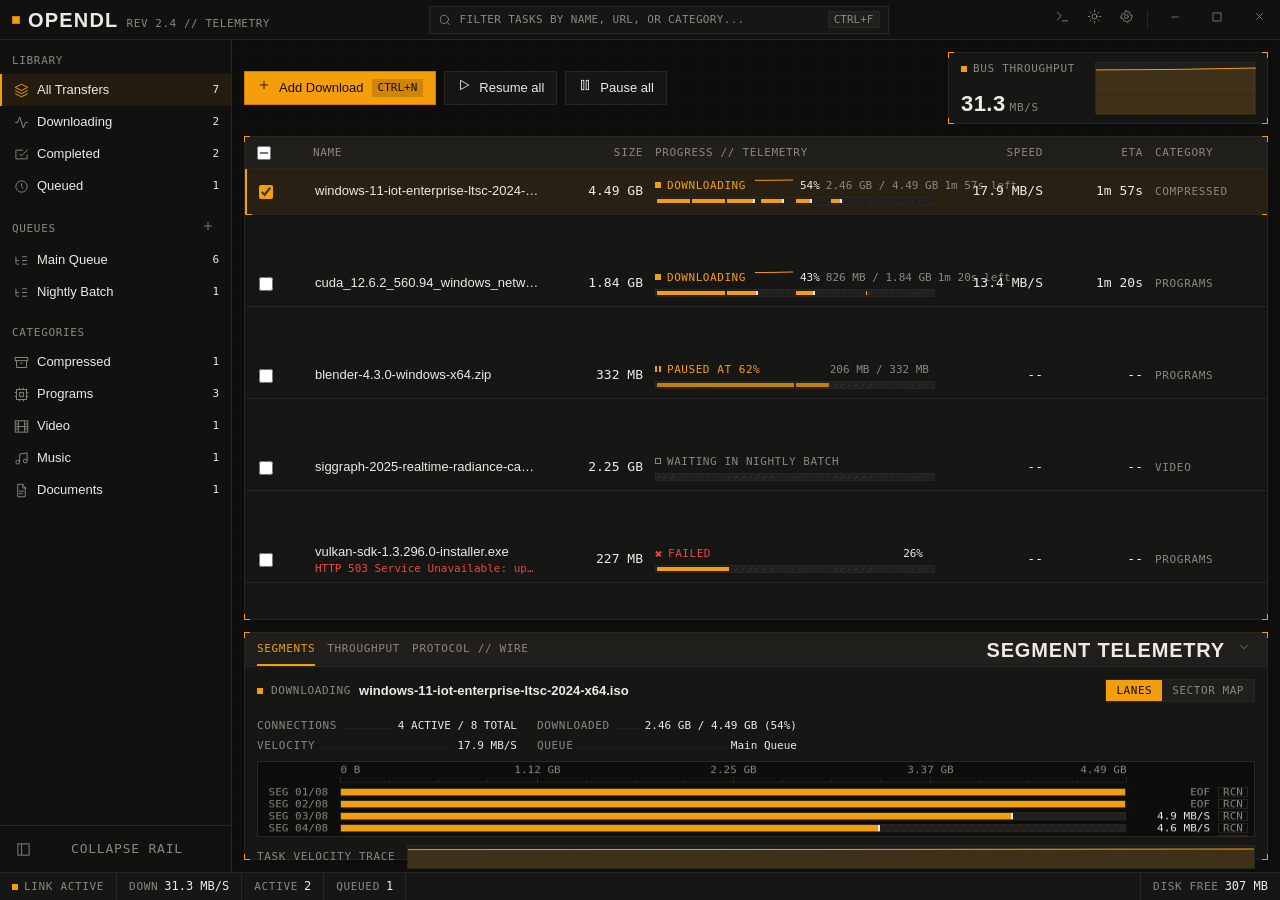
==== crates/opendl-desktop/ui/index.html @ 686aa08e "feat: initial commit of OpenDL download manager with hardware telemetry UI" ====
<!DOCTYPE html>
<html lang="en" data-theme="dark">
<head>
  <meta charset="UTF-8" />
  <meta name="viewport" content="width=device-width, initial-scale=1.0" />
  <title>OpenDL // Telemetry Download Manager</title>
  <link rel="stylesheet" href="css/tokens.css" />
  <link rel="stylesheet" href="css/themes.css" />
  <link rel="stylesheet" href="css/base.css" />
  <link rel="stylesheet" href="css/components.css" />
</head>
<body>
  <div id="app-shell" class="app-shell">
    <header id="titlebar" class="titlebar" data-tauri-drag-region>
      <div class="titlebar-brand" data-tauri-drag-region>
        <span class="brand-mark" aria-hidden="true"></span>
        <span class="brand-wordmark" data-tauri-drag-region>OPENDL</span>
        <span class="brand-version" data-tauri-drag-region>REV 2.4 // TELEMETRY</span>
      </div>

      <div class="titlebar-search-wrap">
        <label for="global-search" class="sr-only">Search downloads</label>
        <span class="search-icon" data-icon="search" aria-hidden="true"></span>
        <input
          id="global-search"
          class="titlebar-search block-caret"
          type="text"
          placeholder="FILTER TASKS BY NAME, URL, OR CATEGORY..."
          autocomplete="off"
          spellcheck="false"
        />
        <kbd class="keycap">CTRL+F</kbd>
      </div>

      <div class="titlebar-actions">
        <button id="btn-palette" class="icon-btn" type="button" data-tooltip="Command Palette (Ctrl+K)" aria-label="Command Palette">
          <span data-icon="terminal"></span>
        </button>
        <button id="btn-theme-cycle" class="icon-btn" type="button" data-tooltip="Cycle Theme" aria-label="Cycle Theme">
          <span data-icon="sunMoon"></span>
        </button>
        <button id="btn-settings" class="icon-btn" type="button" data-tooltip="Settings" aria-label="Settings">
          <span data-icon="settings"></span>
        </button>
        <div class="titlebar-divider" aria-hidden="true"></div>
        <div class="window-controls" role="group" aria-label="Window controls">
          <button id="win-minimize" class="win-btn" type="button" data-tooltip="Minimize" aria-label="Minimize window">
            <span data-icon="minimize"></span>
          </button>
          <button id="win-maximize" class="win-btn" type="button" data-tooltip="Maximize" aria-label="Maximize window">
            <span data-icon="maximize"></span>
          </button>
          <button id="win-close" class="win-btn win-btn-close" type="button" data-tooltip="Close" aria-label="Close window">
            <span data-icon="close"></span>
          </button>
        </div>
      </div>
    </header>

    <div class="main-body">
      <aside id="sidebar" class="sidebar" aria-label="Primary Filter Navigation">
        <div class="sidebar-scroll">
          <section class="nav-section" aria-labelledby="nav-heading-lib">
            <div class="nav-section-header">
              <span id="nav-heading-lib" class="micro-label">LIBRARY</span>
            </div>
            <ul class="nav-list" role="list" id="nav-library">
              <li>
                <button type="button" class="nav-item is-active" data-view="all" data-tooltip="All Tasks">
                  <span class="nav-icon" data-icon="layers"></span>
                  <span class="nav-label">All Transfers</span>
                  <span class="nav-count" data-count-for="all">0</span>
                </button>
              </li>
              <li>
                <button type="button" class="nav-item" data-view="downloading" data-tooltip="Downloading">
                  <span class="nav-icon" data-icon="activity"></span>
                  <span class="nav-label">Downloading</span>
                  <span class="nav-count" data-count-for="downloading">0</span>
                </button>
              </li>
              <li>
                <button type="button" class="nav-item" data-view="completed" data-tooltip="Completed">
                  <span class="nav-icon" data-icon="checkSquare"></span>
                  <span class="nav-label">Completed</span>
                  <span class="nav-count" data-count-for="completed">0</span>
                </button>
              </li>
              <li>
                <button type="button" class="nav-item" data-view="queued" data-tooltip="Queued">
                  <span class="nav-icon" data-icon="clock"></span>
                  <span class="nav-label">Queued</span>
                  <span class="nav-count" data-count-for="queued">0</span>
                </button>
              </li>
            </ul>
          </section>

          <section class="nav-section" aria-labelledby="nav-heading-queues">
            <div class="nav-section-header">
              <span id="nav-heading-queues" class="micro-label">QUEUES</span>
              <button id="btn-add-queue" class="icon-btn-sm" type="button" data-tooltip="Add Queue" aria-label="Add Queue">
                <span data-icon="plus"></span>
              </button>
            </div>
            <ul class="nav-list" role="list" id="nav-queues"></ul>
          </section>

          <section class="nav-section" aria-labelledby="nav-heading-categories">
            <div class="nav-section-header">
              <span id="nav-heading-categories" class="micro-label">CATEGORIES</span>
            </div>
            <ul class="nav-list" role="list" id="nav-categories">
              <li>
                <button type="button" class="nav-item" data-category="Compressed" data-tooltip="Compressed">
                  <span class="nav-icon" data-icon="archive"></span>
                  <span class="nav-label">Compressed</span>
                  <span class="nav-count" data-count-cat="Compressed">0</span>
                </button>
              </li>
              <li>
                <button type="button" class="nav-item" data-category="Programs" data-tooltip="Programs">
                  <span class="nav-icon" data-icon="cpu"></span>
                  <span class="nav-label">Programs</span>
                  <span class="nav-count" data-count-cat="Programs">0</span>
                </button>
              </li>
              <li>
                <button type="button" class="nav-item" data-category="Video" data-tooltip="Video">
                  <span class="nav-icon" data-icon="film"></span>
                  <span class="nav-label">Video</span>
                  <span class="nav-count" data-count-cat="Video">0</span>
                </button>
              </li>
              <li>
                <button type="button" class="nav-item" data-category="Music" data-tooltip="Music">
                  <span class="nav-icon" data-icon="music"></span>
                  <span class="nav-label">Music</span>
                  <span class="nav-count" data-count-cat="Music">0</span>
                </button>
              </li>
              <li>
                <button type="button" class="nav-item" data-category="Documents" data-tooltip="Documents">
                  <span class="nav-icon" data-icon="fileText"></span>
                  <span class="nav-label">Documents</span>
                  <span class="nav-count" data-count-cat="Documents">0</span>
                </button>
              </li>
            </ul>
          </section>
        </div>

        <div class="sidebar-footer">
          <button id="btn-sidebar-toggle" class="sidebar-toggle-btn" type="button" data-tooltip="Toggle Sidebar Rail" aria-label="Toggle Sidebar">
            <span class="nav-icon" data-icon="panelLeft"></span>
            <span class="nav-label micro-label">COLLAPSE RAIL</span>
          </button>
        </div>
      </aside>

      <main class="workspace">
        <section class="toolbar" aria-label="Transfer Controls and Telemetry">
          <div class="toolbar-left">
            <button id="btn-add-download" class="btn btn-primary" type="button">
              <span data-icon="plus"></span>
              <span>Add Download</span>
              <kbd class="keycap keycap-inline">CTRL+N</kbd>
            </button>
            <button id="btn-resume-all" class="btn btn-ghost" type="button">
              <span data-icon="play"></span>
              <span>Resume all</span>
            </button>
            <button id="btn-pause-all" class="btn btn-ghost" type="button">
              <span data-icon="pause"></span>
              <span>Pause all</span>
            </button>
          </div>

          <button
            id="throughput-widget"
            class="throughput-module reg-panel"
            type="button"
            aria-label="Open Throughput Telemetry Dock"
          >
            <span class="reg-mark reg-tl" aria-hidden="true"></span>
            <span class="reg-mark reg-tr" aria-hidden="true"></span>
            <span class="reg-mark reg-bl" aria-hidden="true"></span>
            <span class="reg-mark reg-br" aria-hidden="true"></span>
            <div class="throughput-meta">
              <div class="throughput-header">
                <span id="widget-led" class="status-led" data-state="idle"></span>
                <span class="micro-label">BUS THROUGHPUT</span>
              </div>
              <div class="throughput-readout">
                <span id="widget-speed-val" class="display-readout">0.0</span>
                <span id="widget-speed-unit" class="micro-unit">MB/S</span>
              </div>
            </div>
            <div class="throughput-spark-wrap">
              <canvas id="mini-throughput-canvas" width="160" height="52"></canvas>
            </div>
          </button>
        </section>

        <section id="clipboard-banner" class="clipboard-banner is-hidden" role="status" aria-live="polite">
          <div class="clipboard-banner-left">
            <span class="status-led" data-state="downloading"></span>
            <span class="micro-label">CLIPBOARD URL DETECTED:</span>
            <span id="clipboard-url-preview" class="clipboard-url-text"></span>
          </div>
          <div class="clipboard-banner-actions">
            <button id="btn-clipboard-download" class="btn btn-primary btn-xs" type="button">Download</button>
            <button id="btn-clipboard-dismiss" class="btn btn-ghost btn-xs" type="button">Dismiss</button>
          </div>
        </section>

        <section class="table-panel reg-panel" aria-label="Download Tasks">
          <span class="reg-mark reg-tl" aria-hidden="true"></span>
          <span class="reg-mark reg-tr" aria-hidden="true"></span>
          <span class="reg-mark reg-bl" aria-hidden="true"></span>
          <span class="reg-mark reg-br" aria-hidden="true"></span>

          <div
            id="task-table"
            class="task-table"
            role="grid"
            aria-label="Download task list"
            aria-multiselectable="true"
            tabindex="0"
          >
            <div id="table-header" class="table-header" role="row"></div>
            <div id="table-viewport" class="table-viewport">
              <div id="table-spacer" class="table-spacer">
                <div id="table-rows" class="table-rows" role="rowgroup"></div>
              </div>
              <div id="empty-state" class="empty-state reg-panel is-hidden">
                <span class="reg-mark reg-tl" aria-hidden="true"></span>
                <span class="reg-mark reg-tr" aria-hidden="true"></span>
                <span class="reg-mark reg-bl" aria-hidden="true"></span>
                <span class="reg-mark reg-br" aria-hidden="true"></span>
                <h2 id="empty-title" class="panel-title">NO ACTIVE TRANSFERS IN CHANNEL</h2>
                <p id="empty-desc" class="empty-desc">Dispatch a new HTTP/HTTPS resource URI to initialize segmented telemetry capture.</p>
                <div class="empty-actions">
                  <button id="btn-empty-add" class="btn btn-primary" type="button">
                    <span data-icon="plus"></span>
                    <span>Add Download</span>
                  </button>
                </div>
                <div class="empty-hints">
                  <span class="micro-label">NEW TASK <kbd class="keycap">CTRL+N</kbd></span>
                  <span class="micro-label">PASTE URI <kbd class="keycap">CTRL+V</kbd></span>
                </div>
              </div>
            </div>
          </div>
        </section>

        <section id="dock-panel" class="dock-panel reg-panel is-collapsed" aria-label="Telemetry Inspector Dock">
          <span class="reg-mark reg-tl" aria-hidden="true"></span>
          <span class="reg-mark reg-tr" aria-hidden="true"></span>
          <span class="reg-mark reg-bl" aria-hidden="true"></span>
          <span class="reg-mark reg-br" aria-hidden="true"></span>

          <div id="dock-resize-handle" class="dock-resize-handle" role="separator" aria-orientation="horizontal" aria-label="Resize telemetry dock"></div>

          <header id="dock-header" class="dock-header">
            <div class="dock-tabs" role="tablist" aria-label="Inspector Tabs">
              <button
                id="tab-btn-segments"
                class="dock-tab is-active"
                type="button"
                role="tab"
                aria-selected="true"
                aria-controls="tab-panel-segments"
                data-tab="segments"
              >
                SEGMENTS
              </button>
              <button
                id="tab-btn-throughput"
                class="dock-tab"
                type="button"
                role="tab"
                aria-selected="false"
                aria-controls="tab-panel-throughput"
                data-tab="throughput"
              >
                THROUGHPUT
              </button>
              <button
                id="tab-btn-wire"
                class="dock-tab"
                type="button"
                role="tab"
                aria-selected="false"
                aria-controls="tab-panel-wire"
                data-tab="wire"
              >
                PROTOCOL // WIRE
              </button>
            </div>

            <div class="dock-header-right">
              <span id="dock-title-decode" class="panel-title dock-panel-title" data-decode="SEGMENT TELEMETRY">SEGMENT TELEMETRY</span>
              <button id="btn-dock-close" class="icon-btn-sm" type="button" data-tooltip="Toggle Dock" aria-label="Close or toggle dock">
                <span data-icon="chevronDown"></span>
              </button>
            </div>
          </header>

          <div class="dock-body">
            <div id="tab-panel-segments" class="dock-tab-panel" role="tabpanel" aria-labelledby="tab-btn-segments">
              <div class="segments-top">
                <div class="segments-task-identity">
                  <span id="seg-task-led" class="status-led" data-state="idle"></span>
                  <span id="seg-task-state-word" class="micro-label">IDLE</span>
                  <span id="seg-task-name" class="seg-task-name">Select a task to inspect byte allocation</span>
                  <button id="btn-clear-solo" class="btn btn-ghost btn-xs is-hidden" type="button">SOLO ACTIVE // CLEAR</button>
                </div>

                <div class="seg-mode-switch" role="group" aria-label="Segment visualization mode">
                  <button type="button" class="seg-mode-btn is-active" data-seg-mode="lanes">LANES</button>
                  <button type="button" class="seg-mode-btn" data-seg-mode="matrix">SECTOR MAP</button>
                </div>

                <div class="spec-grid">
                  <div class="spec-row">
                    <span class="micro-label">CONNECTIONS</span>
                    <span class="spec-leader" aria-hidden="true"></span>
                    <span id="spec-connections" class="spec-val">--</span>
                  </div>
                  <div class="spec-row">
                    <span class="micro-label">DOWNLOADED</span>
                    <span class="spec-leader" aria-hidden="true"></span>
                    <span id="spec-downloaded" class="spec-val">--</span>
                  </div>
                  <div class="spec-row">
                    <span class="micro-label">VELOCITY</span>
                    <span class="spec-leader" aria-hidden="true"></span>
                    <span id="spec-velocity" class="spec-val">--</span>
                  </div>
                  <div class="spec-row">
                    <span class="micro-label">QUEUE</span>
                    <span class="spec-leader" aria-hidden="true"></span>
                    <span id="spec-queue" class="spec-val">--</span>
                  </div>
                </div>
              </div>

              <div class="segments-canvas-wrap">
                <canvas id="segments-canvas" height="112"></canvas>
                <div id="segments-hover-readout" class="segments-hover-readout is-hidden"></div>
              </div>

              <div class="segments-bottom-spark">
                <span class="micro-label">TASK VELOCITY TRACE</span>
                <div class="task-spark-holder">
                  <canvas id="task-sparkline-canvas" height="24"></canvas>
                </div>
              </div>
            </div>

            <div id="tab-panel-throughput" class="dock-tab-panel is-hidden" role="tabpanel" aria-labelledby="tab-btn-throughput">
              <div class="throughput-dock-header">
                <div class="throughput-dock-readouts">
                  <div class="tp-main-speed">
                    <span class="micro-label">CURRENT DOWNLINK</span>
                    <div class="tp-speed-line">
                      <span id="dock-tp-current" class="display-readout">0.0</span>
                      <span id="dock-tp-unit" class="micro-unit">MB/S</span>
                    </div>
                  </div>
                  <div class="tp-peak-readout">
                    <span class="micro-label">WINDOW PEAK</span>
                    <span id="dock-tp-peak" class="mono-val">0.0 MB/s</span>
                  </div>
                  <div class="tp-peak-readout">
                    <span class="micro-label">CURSOR DELTA</span>
                    <span id="dock-tp-delta" class="mono-val">--</span>
                  </div>
                  <div class="tp-peak-readout">
                    <span class="micro-label">SCALE TELEMETRY</span>
                    <span id="tp-range-shift-badge" class="range-shift-badge">LOCKED // 1.0 MB/S</span>
                  </div>
                </div>

                <div class="tp-window-switch" role="group" aria-label="Throughput time window">
                  <button type="button" class="tp-range-btn is-active" data-window="60">1m</button>
                  <button type="button" class="tp-range-btn" data-window="300">5m</button>
                  <button type="button" class="tp-range-btn" data-window="900">15m</button>
                </div>
              </div>

              <div class="throughput-canvas-wrap">
                <canvas id="throughput-canvas" height="140"></canvas>
              </div>
            </div>

            <div id="tab-panel-wire" class="dock-tab-panel is-hidden" role="tabpanel" aria-labelledby="tab-btn-wire">
              <div class="wire-header-grid">
                <div class="spec-row">
                  <span class="micro-label">ENDPOINT HOST</span>
                  <span class="spec-leader" aria-hidden="true"></span>
                  <span id="wire-host" class="spec-val">--</span>
                </div>
                <div class="spec-row">
                  <span class="micro-label">TRANSPORT // SCHEME</span>
                  <span class="spec-leader" aria-hidden="true"></span>
                  <span id="wire-scheme" class="spec-val">--</span>
                </div>
                <div class="spec-row">
                  <span class="micro-label">RANGE CAPABILITY</span>
                  <span class="spec-leader" aria-hidden="true"></span>
                  <span id="wire-ranges" class="spec-val">BYTES (HTTP 206)</span>
                </div>
                <div class="spec-row">
                  <span class="micro-label">ACTIVE MULTIPLEX</span>
                  <span class="spec-leader" aria-hidden="true"></span>
                  <span id="wire-multiplex" class="spec-val">0 STREAMS</span>
                </div>
              </div>
              <div id="wire-log-viewport" class="wire-log-viewport" role="log" aria-live="off"></div>
            </div>
          </div>
        </section>
      </main>
    </div>

    <footer id="status-bar" class="status-bar" role="contentinfo">
      <div class="status-left">
        <div class="status-cell">
          <span id="status-link-led" class="status-led" data-state="idle"></span>
          <span id="status-link-label" class="micro-label">INIT TELEMETRY BUS...</span>
        </div>
        <div class="status-cell">
          <span class="micro-label">DOWN</span>
          <span id="status-down-rate" class="mono-val">0 B/s</span>
        </div>
        <div class="status-cell">
          <span class="micro-label">ACTIVE</span>
          <span id="status-active-count" class="mono-val">0</span>
        </div>
        <div class="status-cell">
          <span class="micro-label">QUEUED</span>
          <span id="status-queued-count" class="mono-val">0</span>
        </div>
      </div>

      <div class="status-right">
        <div id="status-disk-cell" class="status-cell">
          <span class="micro-label">DISK FREE</span>
          <span id="status-disk-val" class="mono-val">UNAVAILABLE</span>
        </div>
      </div>
    </footer>
  </div>

  <!-- ADD DOWNLOAD DIALOG -->
  <div id="dialog-add-backdrop" class="modal-backdrop is-hidden" role="presentation">
    <div
      id="dialog-add"
      class="modal-dialog reg-panel"
      role="dialog"
      aria-modal="true"
      aria-labelledby="dialog-add-title"
    >
      <span class="reg-mark reg-tl" aria-hidden="true"></span>
      <span class="reg-mark reg-tr" aria-hidden="true"></span>
      <span class="reg-mark reg-bl" aria-hidden="true"></span>
      <span class="reg-mark reg-br" aria-hidden="true"></span>

      <header class="modal-header">
        <h2 id="dialog-add-title" class="panel-title" data-decode="NEW DOWNLOAD">NEW DOWNLOAD</h2>
        <button type="button" class="icon-btn-sm" data-close-modal="dialog-add-backdrop" data-tooltip="Close (Esc)" aria-label="Close dialog">
          <span data-icon="close"></span>
        </button>
      </header>

      <form id="form-add-download" class="modal-body">
        <div class="form-field">
          <label for="input-urls" class="micro-label">SOURCE URIS (ONE PER LINE)</label>
          <textarea
            id="input-urls"
            class="mono-textarea block-caret"
            rows="4"
            placeholder="https://mirror.example.org/iso/archlinux-x86_64.iso"
            required
            spellcheck="false"
          ></textarea>
        </div>

        <div class="form-row-2col">
          <div class="form-field">
            <label for="input-filename" class="micro-label">DETECTED FILENAME</label>
            <input id="input-filename" class="mono-input" type="text" placeholder="Auto-detected from URI" spellcheck="false" />
          </div>
          <div class="form-field">
            <label for="select-category" class="micro-label">CATEGORY</label>
            <select id="select-category" class="mono-select">
              <option value="Compressed">Compressed</option>
              <option value="Programs">Programs</option>
              <option value="Video">Video</option>
              <option value="Music">Music</option>
              <option value="Documents">Documents</option>
            </select>
          </div>
        </div>

        <div class="form-row-2col">
          <div class="form-field">
            <label for="input-folder" class="micro-label">DESTINATION DIRECTORY</label>
            <div style="display: flex; gap: 6px;">
              <input id="input-folder" class="mono-input" type="text" value="C:\Users\Administrator\Downloads" spellcheck="false" style="flex: 1;" />
              <button type="button" id="btn-browse-folder" class="btn btn-ghost" style="padding: 0 10px; font-size: 11px;">Browse</button>
            </div>
          </div>
          <div class="form-field">
            <label for="select-queue" class="micro-label">TARGET QUEUE</label>
            <select id="select-queue" class="mono-select"></select>
          </div>
        </div>

        <footer class="modal-footer">
          <button type="button" class="btn btn-ghost" data-close-modal="dialog-add-backdrop">Cancel</button>
          <button type="submit" id="btn-submit-queue" name="mode" value="queue" class="btn btn-ghost">Add to queue</button>
          <button type="submit" id="btn-submit-now" name="mode" value="now" class="btn btn-primary">Download now</button>
        </footer>
      </form>
    </div>
  </div>

  <!-- SETTINGS DIALOG -->
  <div id="dialog-settings-backdrop" class="modal-backdrop is-hidden" role="presentation">
    <div
      id="dialog-settings"
      class="modal-dialog reg-panel"
      role="dialog"
      aria-modal="true"
      aria-labelledby="dialog-settings-title"
    >
      <span class="reg-mark reg-tl" aria-hidden="true"></span>
      <span class="reg-mark reg-tr" aria-hidden="true"></span>
      <span class="reg-mark reg-bl" aria-hidden="true"></span>
      <span class="reg-mark reg-br" aria-hidden="true"></span>

      <header class="modal-header">
        <h2 id="dialog-settings-title" class="panel-title" data-decode="SYSTEM CONFIGURATION">SYSTEM CONFIGURATION</h2>
        <button type="button" class="icon-btn-sm" data-close-modal="dialog-settings-backdrop" data-tooltip="Close (Esc)" aria-label="Close settings">
          <span data-icon="close"></span>
        </button>
      </header>

      <div class="modal-body">
        <div class="form-field">
          <span class="micro-label">COLORIMETRY // THEME PROFILE</span>
          <div id="theme-picker-grid" class="theme-picker-grid" role="radiogroup" aria-label="Theme selection"></div>
        </div>

        <div class="form-field">
          <span class="micro-label">CLIPBOARD MONITOR</span>
          <label class="toggle-row" for="toggle-clipboard">
            <span class="toggle-label-text">Automatically detect HTTP/HTTPS links copied to clipboard</span>
            <input id="toggle-clipboard" type="checkbox" checked />
          </label>
        </div>

        <div class="form-field">
          <span class="micro-label">PIEZO TELEMETRY AUDIO</span>
          <label class="toggle-row" for="toggle-piezo">
            <span class="toggle-label-text">Synthesize 2ms hardware piezo clicks on UI actuation and task completion</span>
            <input id="toggle-piezo" type="checkbox" checked />
          </label>
        </div>
      </div>

      <footer class="modal-footer">
        <button type="button" class="btn btn-primary" data-close-modal="dialog-settings-backdrop">Done</button>
      </footer>
    </div>
  </div>

  <!-- COMMAND PALETTE -->
  <div id="dialog-palette-backdrop" class="modal-backdrop is-hidden" role="presentation">
    <div
      id="dialog-palette"
      class="palette-dialog reg-panel"
      role="dialog"
      aria-modal="true"
      aria-label="Command Palette"
    >
      <span class="reg-mark reg-tl" aria-hidden="true"></span>
      <span class="reg-mark reg-tr" aria-hidden="true"></span>
      <span class="reg-mark reg-bl" aria-hidden="true"></span>
      <span class="reg-mark reg-br" aria-hidden="true"></span>

      <div class="palette-input-row">
        <span class="palette-prompt" aria-hidden="true">&gt;</span>
        <input
          id="palette-input"
          class="palette-input block-caret"
          type="text"
          placeholder="TYPE A COMMAND OR SEARCH TASKS..."
          autocomplete="off"
          spellcheck="false"
        />
        <kbd class="keycap">ESC</kbd>
      </div>

      <ul id="palette-list" class="palette-list" role="listbox" aria-label="Available commands"></ul>
    </div>
  </div>

  <!-- CONTEXT MENU -->
  <ul id="context-menu" class="context-menu reg-panel is-hidden" role="menu" aria-label="Task actions"></ul>

  <!-- FULL WINDOW DROP OVERLAY -->
  <div id="drop-overlay" class="drop-overlay is-hidden" aria-hidden="true">
    <div class="drop-box reg-panel">
      <span class="reg-mark reg-tl" aria-hidden="true"></span>
      <span class="reg-mark reg-tr" aria-hidden="true"></span>
      <span class="reg-mark reg-bl" aria-hidden="true"></span>
      <span class="reg-mark reg-br" aria-hidden="true"></span>
      <h2 class="panel-title">DROP URI TO INITIALIZE TRANSFER</h2>
      <p class="empty-desc">Release links or text payload to enqueue into OpenDL.</p>
    </div>
  </div>

  <script type="module" src="js/app.js"></script>
</body>
</html>
---- crates/opendl-desktop/ui/css/tokens.css ----
:root {
  --font-display: "Bahnschrift", "DIN Alternate", "Franklin Gothic Medium", "Segoe UI Semibold", sans-serif;
  --font-ui: "Segoe UI Variable Text", "Segoe UI", -apple-system, BlinkMacSystemFont, sans-serif;
  --font-mono: "Cascadia Mono", "Consolas", "JetBrains Mono", monospace;

  --fs-display-lg: 22px;
  --fs-display: 20px;
  --fs-ui: 13px;
  --fs-mono: 12px;
  --fs-micro: 11px;

  --radius-none: 0px;
  --radius-xs: 2px;
  --radius-sm: 3px;

  --space-1: 4px;
  --space-2: 8px;
  --space-3: 12px;
  --space-4: 16px;
  --space-5: 20px;
  --space-6: 24px;

  --titlebar-height: 40px;
  --sidebar-width: 232px;
  --sidebar-rail-width: 56px;
  --row-height: 46px;
  --statusbar-height: 28px;

  --dur-fast: 150ms;
  --dur-med: 200ms;
  --dur-slow: 250ms;
  --ease-out: cubic-bezier(0.16, 1, 0.3, 1);
}
---- crates/opendl-desktop/ui/css/themes.css ----
:root,
[data-theme="dark"] {
  --page: #0D0D0C;
  --sidebar: #121210;
  --sidebar-bg: rgba(18, 18, 16, 0.88);
  --titlebar: #121210;
  --titlebar-bg: rgba(18, 18, 16, 0.86);
  --surface: #161614;
  --surface-raised: #1C1C19;
  --text: #EDEAE4;
  --text-secondary: #8C877E;
  --border: #282724;
  --track: #201F1C;
  --accent: #F59E0B;
  --accent-ink: #120D04;
  --accent-border: #D97706;
  --accent-text: #F59E0B;
  --accent-faint: rgba(245, 158, 11, 0.08);
  --accent-fill-graph: rgba(245, 158, 11, 0.14);
  --finished: #22C55E;
  --failed: #EF4444;
  --paused: #F59E0B;
  --grid-opacity: 0.04;
  --hatch-stroke: rgba(237, 234, 228, 0.07);
}

[data-theme="light"] {
  --page: #F4F5F7;
  --sidebar: #EAECEF;
  --sidebar-bg: rgba(234, 236, 239, 0.88);
  --titlebar: #EAECEF;
  --titlebar-bg: rgba(234, 236, 239, 0.86);
  --surface: #FFFFFF;
  --surface-raised: #F8F9FA;
  --text: #111317;
  --text-secondary: #5C626E;
  --border: #D5D9E0;
  --track: #E2E5EC;
  --accent: #181B20;
  --accent-ink: #FFFFFF;
  --accent-border: #181B20;
  --accent-text: #181B20;
  --accent-faint: rgba(24, 27, 32, 0.06);
  --accent-fill-graph: rgba(24, 27, 32, 0.12);
  --finished: #15803D;
  --failed: #DC2626;
  --paused: #4B5563;
  --grid-opacity: 0.04;
  --hatch-stroke: rgba(17, 19, 23, 0.08);
}

[data-theme="amber-day"] {
  --page: #F5F3EE;
  --sidebar: #EDEAE3;
  --sidebar-bg: rgba(237, 234, 227, 0.88);
  --titlebar: #EDEAE3;
  --titlebar-bg: rgba(237, 234, 227, 0.86);
  --surface: #FFFFFF;
  --surface-raised: #FAF8F5;
  --text: #1A1408;
  --text-secondary: #6B6355;
  --border: #DDD8CC;
  --track: #E6E1D5;
  --accent: #F5A400;
  --accent-ink: #1A1408;
  --accent-border: #B87400;
  --accent-text: #A85A00;
  --accent-faint: rgba(245, 164, 0, 0.10);
  --accent-fill-graph: rgba(168, 90, 0, 0.14);
  --finished: #1F7A4D;
  --failed: #C2352B;
  --paused: #A85A00;
  --grid-opacity: 0.04;
  --hatch-stroke: rgba(26, 20, 8, 0.08);
}

[data-theme="blueprint"] {
  --page: #0B1624;
  --sidebar: #0D1A2A;
  --sidebar-bg: rgba(13, 26, 42, 0.88);
  --titlebar: #0D1A2A;
  --titlebar-bg: rgba(13, 26, 42, 0.86);
  --surface: #0F1E30;
  --surface-raised: #13263C;
  --text: #D6E4F5;
  --text-secondary: #7F97B3;
  --border: #1F3550;
  --track: #16283D;
  --accent: #4FB8F0;
  --accent-ink: #06121F;
  --accent-border: #4FB8F0;
  --accent-text: #4FB8F0;
  --accent-faint: rgba(79, 184, 240, 0.10);
  --accent-fill-graph: rgba(79, 184, 240, 0.16);
  --finished: #4CC38A;
  --failed: #FF6B5E;
  --paused: #E0A33A;
  --grid-opacity: 0.08;
  --hatch-stroke: rgba(214, 228, 245, 0.09);
}

@media (prefers-color-scheme: light) {
  [data-theme="system"] {
    --page: #F4F5F7;
    --sidebar: #EAECEF;
    --sidebar-bg: rgba(234, 236, 239, 0.88);
    --titlebar: #EAECEF;
    --titlebar-bg: rgba(234, 236, 239, 0.86);
    --surface: #FFFFFF;
    --surface-raised: #F8F9FA;
    --text: #111317;
    --text-secondary: #5C626E;
    --border: #D5D9E0;
    --track: #E2E5EC;
    --accent: #181B20;
    --accent-ink: #FFFFFF;
    --accent-border: #181B20;
    --accent-text: #181B20;
    --accent-faint: rgba(24, 27, 32, 0.06);
    --accent-fill-graph: rgba(24, 27, 32, 0.12);
    --finished: #15803D;
    --failed: #DC2626;
    --paused: #4B5563;
    --grid-opacity: 0.04;
    --hatch-stroke: rgba(17, 19, 23, 0.08);
  }
}

@media (prefers-color-scheme: dark) {
  [data-theme="system"] {
    --page: #0D0D0C;
    --sidebar: #121210;
    --sidebar-bg: rgba(18, 18, 16, 0.88);
    --titlebar: #121210;
    --titlebar-bg: rgba(18, 18, 16, 0.86);
    --surface: #161614;
    --surface-raised: #1C1C19;
    --text: #EDEAE4;
    --text-secondary: #8C877E;
    --border: #282724;
    --track: #201F1C;
    --accent: #F59E0B;
    --accent-ink: #120D04;
    --accent-border: #D97706;
    --accent-text: #F59E0B;
    --accent-faint: rgba(245, 158, 11, 0.08);
    --accent-fill-graph: rgba(245, 158, 11, 0.14);
    --finished: #22C55E;
    --failed: #EF4444;
    --paused: #F59E0B;
    --grid-opacity: 0.04;
    --hatch-stroke: rgba(237, 234, 228, 0.07);
  }
}
---- crates/opendl-desktop/ui/css/base.css ----
*,
*::before,
*::after {
  box-sizing: border-box;
  margin: 0;
  padding: 0;
}

html,
body {
  width: 100%;
  height: 100%;
  overflow: hidden;
  background-color: var(--page);
  color: var(--text);
  font-family: var(--font-ui);
  font-size: var(--fs-ui);
  line-height: 1.4;
  -webkit-font-smoothing: antialiased;
  user-select: none;
}

::selection {
  background-color: var(--accent);
  color: var(--accent-ink);
}

input,
textarea,
select,
button {
  font: inherit;
  color: inherit;
  background: none;
  border: none;
  caret-color: var(--accent);
}

:focus-visible {
  outline: 1px solid var(--accent-text);
  outline-offset: -1px;
}

::-webkit-scrollbar {
  width: 6px;
  height: 6px;
}

::-webkit-scrollbar-track {
  background: var(--track);
}

::-webkit-scrollbar-thumb {
  background: var(--text-secondary);
  border-radius: 0;
}

::-webkit-scrollbar-thumb:hover {
  background: var(--accent-text);
}

.sr-only {
  position: absolute;
  width: 1px;
  height: 1px;
  overflow: hidden;
  clip: rect(0, 0, 0, 0);
  white-space: nowrap;
}

.is-hidden {
  display: none !important;
}

.micro-label {
  font-family: var(--font-mono);
  font-size: var(--fs-micro);
  font-weight: 500;
  text-transform: uppercase;
  letter-spacing: 0.06em;
  color: var(--text-secondary);
  font-variant-numeric: tabular-nums;
}

.micro-unit {
  font-family: var(--font-mono);
  font-size: var(--fs-micro);
  text-transform: uppercase;
  letter-spacing: 0.06em;
  color: var(--text-secondary);
}

.mono-val {
  font-family: var(--font-mono);
  font-size: var(--fs-mono);
  color: var(--text);
  font-variant-numeric: tabular-nums;
}

.display-readout {
  font-family: var(--font-display);
  font-size: var(--fs-display-lg);
  font-weight: 600;
  letter-spacing: 0.02em;
  color: var(--text);
  font-variant-numeric: tabular-nums;
  line-height: 1;
}

.panel-title {
  font-family: var(--font-display);
  font-size: var(--fs-display);
  font-weight: 600;
  letter-spacing: 0.04em;
  text-transform: uppercase;
  color: var(--text);
  line-height: 1.1;
}

.hatched-surface {
  background-color: var(--track);
  background-image: repeating-linear-gradient(
    -45deg,
    var(--hatch-stroke) 0px,
    var(--hatch-stroke) 1px,
    transparent 1px,
    transparent 5px
  );
}

.reg-panel {
  position: relative;
}

.reg-mark {
  position: absolute;
  width: 6px;
  height: 6px;
  pointer-events: none;
  z-index: 3;
}

.reg-tl {
  top: -1px;
  left: -1px;
  border-top: 1px solid var(--accent-text);
  border-left: 1px solid var(--accent-text);
}

.reg-tr {
  top: -1px;
  right: -1px;
  border-top: 1px solid var(--accent-text);
  border-right: 1px solid var(--accent-text);
}

.reg-bl {
  bottom: -1px;
  left: -1px;
  border-bottom: 1px solid var(--accent-text);
  border-left: 1px solid var(--accent-text);
}

.reg-br {
  bottom: -1px;
  right: -1px;
  border-bottom: 1px solid var(--accent-text);
  border-right: 1px solid var(--accent-text);
}

.keycap {
  display: inline-flex;
  align-items: center;
  justify-content: center;
  padding: 1px 5px;
  font-family: var(--font-mono);
  font-size: var(--fs-micro);
  color: var(--text-secondary);
  background: var(--track);
  border: 1px solid var(--border);
  line-height: 1.2;
}

.status-led {
  display: inline-flex;
  align-items: center;
  justify-content: center;
  width: 6px;
  height: 6px;
  flex-shrink: 0;
  position: relative;
}

.status-led[data-state="downloading"] {
  background-color: var(--accent);
  animation: led-pulse 2s infinite ease-in-out;
}

.status-led[data-state="queued"],
.status-led[data-state="idle"] {
  background-color: transparent;
  border: 1px solid var(--text-secondary);
}

.status-led[data-state="paused"] {
  width: 6px;
  height: 6px;
  border-left: 2px solid var(--paused);
  border-right: 2px solid var(--paused);
  background: transparent;
}

.status-led[data-state="failed"] {
  width: 7px;
  height: 7px;
}

.status-led[data-state="failed"]::before,
.status-led[data-state="failed"]::after {
  content: "";
  position: absolute;
  width: 7px;
  height: 1.5px;
  background-color: var(--failed);
}

.status-led[data-state="failed"]::before {
  transform: rotate(45deg);
}

.status-led[data-state="failed"]::after {
  transform: rotate(-45deg);
}

.status-led[data-state="finished"] {
  background-color: var(--finished);
}

@keyframes led-pulse {
  0%, 100% { opacity: 1; }
  50% { opacity: 0.32; }
}

@media (prefers-reduced-motion: reduce) {
  *,
  *::before,
  *::after {
    animation-duration: 0.01ms !important;
    animation-iteration-count: 1 !important;
    transition-duration: 0.01ms !important;
  }
}

body.is-document-hidden * {
  animation-play-state: paused !important;
}
---- crates/opendl-desktop/ui/css/components.css ----
.app-shell {
  display: flex;
  flex-direction: column;
  width: 100vw;
  height: 100vh;
  background-color: var(--page);
  background-image:
    linear-gradient(to right, rgba(128, 128, 128, var(--grid-opacity)) 1px, transparent 1px),
    linear-gradient(to bottom, rgba(128, 128, 128, var(--grid-opacity)) 1px, transparent 1px);
  background-size: 24px 24px;
}

/* TITLEBAR */
.titlebar {
  height: var(--titlebar-height);
  display: flex;
  align-items: center;
  justify-content: space-between;
  padding-left: var(--space-3);
  background-color: var(--titlebar);
  background: var(--titlebar-bg, var(--titlebar));
  border-bottom: 1px solid var(--border);
  flex-shrink: 0;
  gap: var(--space-3);
}

.titlebar-brand {
  display: flex;
  align-items: baseline;
  gap: var(--space-2);
  min-width: 218px;
}

.brand-mark {
  width: 8px;
  height: 8px;
  background: var(--accent);
  border: 1px solid var(--accent-border);
  display: inline-block;
  align-self: center;
}

.brand-wordmark {
  font-family: var(--font-display);
  font-size: var(--fs-display);
  font-weight: 700;
  letter-spacing: 0.06em;
  color: var(--text);
}

.brand-version {
  font-family: var(--font-mono);
  font-size: var(--fs-micro);
  color: var(--text-secondary);
  letter-spacing: 0.05em;
}

.titlebar-search-wrap {
  flex: 1;
  max-width: 460px;
  height: 28px;
  display: flex;
  align-items: center;
  gap: var(--space-2);
  padding: 0 var(--space-2);
  background: var(--surface);
  border: 1px solid var(--border);
}

.titlebar-search-wrap:focus-within {
  border-color: var(--accent-text);
}

.search-icon {
  color: var(--text-secondary);
  display: inline-flex;
}

.titlebar-search {
  flex: 1;
  font-family: var(--font-mono);
  font-size: var(--fs-micro);
  color: var(--text);
  letter-spacing: 0.03em;
}

.titlebar-search::placeholder {
  color: var(--text-secondary);
}

.titlebar-actions {
  display: flex;
  align-items: center;
  height: 100%;
  gap: 2px;
}

.titlebar-divider {
  width: 1px;
  height: 18px;
  background: var(--border);
  margin: 0 var(--space-1);
}

.window-controls {
  display: flex;
  height: 100%;
}

.win-btn {
  width: 42px;
  height: 100%;
  display: inline-flex;
  align-items: center;
  justify-content: center;
  color: var(--text-secondary);
  cursor: pointer;
  transition: background-color var(--dur-fast) var(--ease-out), color var(--dur-fast) var(--ease-out);
}

.win-btn:hover {
  background: var(--track);
  color: var(--text);
}

.win-btn-close:hover {
  background: var(--failed);
  color: #FFFFFF;
}

/* ICON BUTTONS & TOOLTIPS */
.icon-btn,
.icon-btn-sm {
  display: inline-flex;
  align-items: center;
  justify-content: center;
  color: var(--text-secondary);
  cursor: pointer;
  position: relative;
  transition: color var(--dur-fast) var(--ease-out), background-color var(--dur-fast) var(--ease-out);
}

.icon-btn {
  width: 30px;
  height: 30px;
}

.icon-btn-sm {
  width: 22px;
  height: 22px;
}

.icon-btn:hover,
.icon-btn-sm:hover {
  color: var(--text);
  background: var(--track);
}

[data-tooltip] {
  position: relative;
}

[data-tooltip]:hover::after {
  content: attr(data-tooltip);
  position: fixed;
  transform: translateY(24px);
  z-index: 9999;
  padding: 2px 6px;
  background: var(--surface);
  border: 1px solid var(--accent-text);
  color: var(--text);
  font-family: var(--font-mono);
  font-size: var(--fs-micro);
  white-space: nowrap;
  pointer-events: none;
}

/* MAIN LAYOUT */
.main-body {
  flex: 1;
  display: flex;
  min-height: 0;
  overflow: hidden;
}

/* SIDEBAR */
.sidebar {
  width: var(--sidebar-width);
  background-color: var(--sidebar);
  background: var(--sidebar-bg, var(--sidebar));
  border-right: 1px solid var(--border);
  display: flex;
  flex-direction: column;
  justify-content: space-between;
  flex-shrink: 0;
  transition: width var(--dur-med) var(--ease-out);
}

.sidebar-scroll {
  flex: 1;
  overflow-y: auto;
  overflow-x: hidden;
  padding: var(--space-3) 0;
}

.nav-section {
  margin-bottom: var(--space-4);
}

.nav-section-header {
  display: flex;
  align-items: center;
  justify-content: space-between;
  padding: 0 var(--space-3) var(--space-1);
  min-height: 22px;
}

.nav-list {
  list-style: none;
}

.nav-item {
  width: 100%;
  height: 32px;
  display: flex;
  align-items: center;
  gap: var(--space-2);
  padding: 0 var(--space-3);
  color: var(--text);
  cursor: pointer;
  border-left: 2px solid transparent;
  text-align: left;
  transition: background-color var(--dur-fast) var(--ease-out);
}

.nav-item:hover {
  background: var(--track);
}

.nav-item.is-active {
  border-left-color: var(--accent-text);
  background: var(--accent-faint);
}

.nav-icon {
  display: inline-flex;
  align-items: center;
  justify-content: center;
  color: var(--text-secondary);
  flex-shrink: 0;
}

.nav-item.is-active .nav-icon {
  color: var(--accent-text);
}

.nav-label {
  flex: 1;
  font-size: var(--fs-ui);
  white-space: nowrap;
  overflow: hidden;
  text-overflow: ellipsis;
}

.nav-count {
  font-family: var(--font-mono);
  font-size: var(--fs-micro);
  color: var(--text);
  font-variant-numeric: tabular-nums;
}

.nav-count.is-zero {
  color: var(--text-secondary);
  opacity: 0.5;
}

.sidebar-footer {
  border-top: 1px solid var(--border);
  padding: var(--space-2);
}

.sidebar-toggle-btn {
  width: 100%;
  height: 30px;
  display: flex;
  align-items: center;
  gap: var(--space-2);
  padding: 0 var(--space-2);
  cursor: pointer;
  color: var(--text-secondary);
}

.sidebar-toggle-btn:hover {
  color: var(--text);
  background: var(--track);
}

/* COLLAPSED RAIL */
.sidebar.is-collapsed {
  width: var(--sidebar-rail-width);
}

.sidebar.is-collapsed .nav-section-header,
.sidebar.is-collapsed .nav-label,
.sidebar.is-collapsed .nav-count {
  display: none;
}

.sidebar.is-collapsed .nav-item {
  justify-content: center;
  padding: 0;
}

.sidebar.is-collapsed .sidebar-toggle-btn {
  justify-content: center;
  padding: 0;
}

/* WORKSPACE */
.workspace {
  flex: 1;
  display: flex;
  flex-direction: column;
  min-width: 0;
  min-height: 0;
  padding: var(--space-3);
  gap: var(--space-3);
}

/* TOOLBAR */
.toolbar {
  display: flex;
  align-items: center;
  justify-content: space-between;
  gap: var(--space-3);
  flex-shrink: 0;
}

.toolbar-left {
  display: flex;
  align-items: center;
  gap: var(--space-2);
  flex-wrap: wrap;
}

.btn {
  height: 34px;
  padding: 0 var(--space-3);
  display: inline-flex;
  align-items: center;
  gap: var(--space-2);
  font-family: var(--font-ui);
  font-size: var(--fs-ui);
  font-weight: 500;
  cursor: pointer;
  border: 1px solid var(--border);
  transition: background-color var(--dur-fast) var(--ease-out), border-color var(--dur-fast) var(--ease-out);
}

.btn-xs {
  height: 24px;
  padding: 0 var(--space-2);
  font-size: var(--fs-micro);
}

.btn-primary {
  background: var(--accent);
  color: var(--accent-ink);
  border-color: var(--accent-border);
}

.btn-primary .keycap-inline {
  background: rgba(0, 0, 0, 0.16);
  color: var(--accent-ink);
  border-color: transparent;
}

.btn-primary:hover {
  filter: brightness(1.06);
}

.btn-ghost {
  background: var(--surface);
  color: var(--text);
  border-color: var(--border);
}

.btn-ghost:hover {
  border-color: var(--accent-text);
  background: var(--track);
}

/* THROUGHPUT MODULE */
.throughput-module {
  width: 320px;
  height: 72px;
  background: var(--surface);
  border: 1px solid var(--border);
  padding: var(--space-2) var(--space-3);
  display: flex;
  align-items: center;
  justify-content: space-between;
  gap: var(--space-3);
  cursor: pointer;
  text-align: left;
  flex-shrink: 0;
}

.throughput-module:hover {
  border-color: var(--accent-text);
}

.throughput-meta {
  display: flex;
  flex-direction: column;
  justify-content: space-between;
  height: 100%;
}

.throughput-header {
  display: flex;
  align-items: center;
  gap: 6px;
}

.throughput-readout {
  display: flex;
  align-items: baseline;
  gap: 4px;
}

.throughput-spark-wrap {
  width: 160px;
  height: 52px;
  border: 1px solid var(--border);
  background: var(--track);
}

/* CLIPBOARD BANNER */
.clipboard-banner {
  display: flex;
  align-items: center;
  justify-content: space-between;
  padding: var(--space-2) var(--space-3);
  background: var(--surface);
  border: 1px solid var(--accent-text);
  gap: var(--space-3);
  flex-shrink: 0;
}

.clipboard-banner-left {
  display: flex;
  align-items: center;
  gap: var(--space-2);
  min-width: 0;
}

.clipboard-url-text {
  font-family: var(--font-mono);
  font-size: var(--fs-mono);
  color: var(--text);
  white-space: nowrap;
  overflow: hidden;
  text-overflow: ellipsis;
}

.clipboard-banner-actions {
  display: flex;
  gap: var(--space-2);
  flex-shrink: 0;
}

/* TABLE PANEL */
.table-panel {
  flex: 1;
  min-height: 0;
  background: var(--surface);
  border: 1px solid var(--border);
  display: flex;
  flex-direction: column;
}

.task-table {
  flex: 1;
  display: flex;
  flex-direction: column;
  min-height: 0;
  outline: none;
}

.table-header {
  height: 32px;
  display: grid;
  align-items: center;
  background: var(--track);
  border-bottom: 1px solid var(--border);
  padding: 0 var(--space-3);
  gap: var(--space-3);
  flex-shrink: 0;
}

/* COLUMN TEMPLATES PER VIEW */
.task-table[data-view-cols="all"] .table-header,
.task-table[data-view-cols="all"] .task-row {
  grid-template-columns: 44px minmax(180px, 1fr) 92px 280px 96px 88px 100px;
}

.task-table[data-view-cols="downloading"] .table-header,
.task-table[data-view-cols="downloading"] .task-row {
  grid-template-columns: 44px minmax(200px, 1fr) 340px 104px 96px;
}

.task-table[data-view-cols="completed"] .table-header,
.task-table[data-view-cols="completed"] .task-row {
  grid-template-columns: 44px minmax(220px, 1fr) 96px 156px 108px;
}

.task-table[data-view-cols="queued"] .table-header,
.task-table[data-view-cols="queued"] .task-row {
  grid-template-columns: 44px minmax(220px, 1fr) 96px 140px 84px;
}

.th-cell {
  font-family: var(--font-mono);
  font-size: var(--fs-micro);
  text-transform: uppercase;
  letter-spacing: 0.06em;
  color: var(--text-secondary);
  white-space: nowrap;
}

.th-num,
.td-num {
  text-align: right;
  font-family: var(--font-mono);
  font-variant-numeric: tabular-nums;
  white-space: nowrap;
}

.th-select-cell {
  display: flex;
  align-items: center;
}

.header-checkbox {
  opacity: 0;
  width: 14px;
  height: 14px;
  accent-color: var(--accent);
  cursor: pointer;
}

.table-header:hover .header-checkbox,
.task-table.has-selection .header-checkbox {
  opacity: 1;
}

.table-viewport {
  flex: 1;
  overflow-y: auto;
  overflow-x: hidden;
  position: relative;
}

.table-spacer {
  position: relative;
  width: 100%;
}

.table-rows {
  position: absolute;
  top: 0;
  left: 0;
  right: 0;
}

.group-header-row {
  position: sticky;
  top: 0;
  z-index: 2;
  height: 26px;
  display: flex;
  align-items: center;
  padding: 0 var(--space-3);
  background: var(--track);
  border-bottom: 1px solid var(--border);
  font-family: var(--font-mono);
  font-size: var(--fs-micro);
  letter-spacing: 0.06em;
  text-transform: uppercase;
  color: var(--text-secondary);
}

.task-row {
  height: var(--row-height);
  display: grid;
  align-items: center;
  padding: 0 var(--space-3);
  gap: var(--space-3);
  border-bottom: 1px solid var(--border);
  border-left: 2px solid transparent;
  position: relative;
  transition: background-color var(--dur-fast) var(--ease-out), opacity var(--dur-med) var(--ease-out);
}

.task-row:hover {
  background: var(--track);
}

.task-row.is-selected {
  border-left-color: var(--accent-text);
  background: var(--accent-faint);
}

.row-index-cell {
  display: flex;
  align-items: center;
  font-family: var(--font-mono);
  font-size: var(--fs-micro);
  color: var(--text-secondary);
  font-variant-numeric: tabular-nums;
}

.row-checkbox {
  display: none;
  width: 14px;
  height: 14px;
  accent-color: var(--accent);
  cursor: pointer;
}

.task-row:hover .row-index-num,
.task-table.has-selection .row-index-num {
  display: none;
}

.task-row:hover .row-checkbox,
.task-table.has-selection .row-checkbox {
  display: inline-block;
}

/* NAME & RECEIPT CELL */
.td-name-cell {
  min-width: 0;
  display: flex;
  flex-direction: column;
  justify-content: center;
}

.name-primary-line {
  display: flex;
  align-items: center;
  gap: var(--space-2);
  min-width: 0;
}

.task-name-text {
  font-size: var(--fs-ui);
  color: var(--text);
  white-space: nowrap;
  overflow: hidden;
  text-overflow: ellipsis;
}

.finished-check {
  color: var(--finished);
  display: inline-flex;
  flex-shrink: 0;
}

.task-subline {
  font-family: var(--font-mono);
  font-size: var(--fs-micro);
  color: var(--text-secondary);
  white-space: nowrap;
  overflow: hidden;
  text-overflow: ellipsis;
  font-variant-numeric: tabular-nums;
}

.task-subline.is-error {
  color: var(--failed);
}

/* PROGRESS CELL & SEGMENT CELLS */
.td-progress-cell {
  display: flex;
  flex-direction: column;
  gap: 4px;
  min-width: 0;
}

.progress-top-line {
  display: flex;
  align-items: center;
  justify-content: space-between;
  gap: var(--space-2);
}

.state-badge {
  display: inline-flex;
  align-items: center;
  gap: 6px;
  font-family: var(--font-mono);
  font-size: var(--fs-micro);
  letter-spacing: 0.05em;
  text-transform: uppercase;
}

.state-badge[data-state="downloading"] {
  color: var(--accent-text);
}

.state-badge[data-state="paused"] {
  color: var(--paused);
}

.state-badge[data-state="queued"] {
  color: var(--text-secondary);
}

.state-badge[data-state="failed"] {
  color: var(--failed);
}

.progress-telemetry-meta {
  display: flex;
  align-items: center;
  gap: 6px;
  font-family: var(--font-mono);
  font-size: var(--fs-micro);
  color: var(--text-secondary);
  font-variant-numeric: tabular-nums;
  white-space: nowrap;
}

.progress-pct {
  color: var(--text);
}

.seg-bar-strip {
  height: 8px;
  width: 100%;
  display: flex;
  gap: 2px;
  background: var(--track);
  border: 1px solid var(--border);
  padding: 1px;
}

.seg-cell {
  flex: 1;
  height: 100%;
  position: relative;
  overflow: hidden;
}

.seg-cell-fill {
  height: 100%;
  background: var(--accent);
  position: relative;
}

.seg-cell-fill.is-active::after {
  content: "";
  position: absolute;
  top: 0;
  right: 0;
  width: 2px;
  height: 100%;
  background: var(--text);
}

.seg-cell-fill.is-paused {
  background: var(--paused);
  opacity: 0.75;
}

.row-sparkline {
  width: 40px;
  height: 14px;
  flex-shrink: 0;
}

.row-inline-actions {
  display: none;
  align-items: center;
  gap: 4px;
  margin-left: auto;
}

.task-row:hover .row-inline-actions {
  display: inline-flex;
}

/* EMPTY STATE */
.empty-state {
  margin: var(--space-5) auto;
  max-width: 520px;
  padding: var(--space-5);
  background: var(--surface);
  border: 1px solid var(--border);
  display: flex;
  flex-direction: column;
  align-items: flex-start;
  gap: var(--space-3);
}

.empty-desc {
  color: var(--text-secondary);
  font-size: var(--fs-ui);
}

.empty-hints {
  display: flex;
  gap: var(--space-4);
  padding-top: var(--space-1);
}

/* DOCK PANEL */
.dock-panel {
  height: 228px;
  min-height: 160px;
  max-height: 60vh;
  background: var(--surface);
  border: 1px solid var(--border);
  display: flex;
  flex-direction: column;
  flex-shrink: 0;
  position: relative;
}

.dock-panel.is-collapsed {
  height: 34px !important;
  min-height: 34px !important;
  overflow: hidden;
}

.dock-resize-handle {
  position: absolute;
  top: -3px;
  left: 0;
  right: 0;
  height: 6px;
  cursor: ns-resize;
  z-index: 5;
}

.dock-header {
  height: 34px;
  display: flex;
  align-items: center;
  justify-content: space-between;
  padding: 0 var(--space-3);
  background: var(--track);
  border-bottom: 1px solid var(--border);
  flex-shrink: 0;
}

.dock-tabs {
  display: flex;
  height: 100%;
  gap: var(--space-3);
}

.dock-tab {
  height: 100%;
  font-family: var(--font-mono);
  font-size: var(--fs-micro);
  letter-spacing: 0.06em;
  text-transform: uppercase;
  color: var(--text-secondary);
  border-bottom: 2px solid transparent;
  cursor: pointer;
}

.dock-tab.is-active {
  color: var(--accent-text);
  border-bottom-color: var(--accent-text);
}

.dock-header-right {
  display: flex;
  align-items: center;
  gap: var(--space-2);
}

.dock-panel-title {
  font-size: var(--fs-display);
}

.dock-body {
  flex: 1;
  padding: var(--space-3);
  min-height: 0;
  display: flex;
  flex-direction: column;
}

.dock-tab-panel {
  flex: 1;
  display: flex;
  flex-direction: column;
  gap: var(--space-2);
  min-height: 0;
}

/* SEGMENTS TAB */
.segments-top {
  display: flex;
  align-items: center;
  justify-content: space-between;
  gap: var(--space-4);
  flex-wrap: wrap;
}

.segments-task-identity {
  display: flex;
  align-items: center;
  gap: var(--space-2);
  min-width: 200px;
}

.seg-task-name {
  font-size: var(--fs-ui);
  font-weight: 600;
  color: var(--text);
}

.spec-grid {
  display: grid;
  grid-template-columns: repeat(2, minmax(210px, 260px));
  gap: 4px var(--space-5);
}

.spec-row {
  display: flex;
  align-items: baseline;
  gap: 6px;
}

.spec-leader {
  flex: 1;
  border-bottom: 1px dotted var(--border);
  height: 1px;
}

.spec-val {
  font-family: var(--font-mono);
  font-size: var(--fs-micro);
  color: var(--text);
  font-variant-numeric: tabular-nums;
}

.segments-canvas-wrap {
  flex: 1;
  min-height: 76px;
  position: relative;
  border: 1px solid var(--border);
  background: var(--page);
}

#segments-canvas {
  width: 100%;
  height: 100%;
  display: block;
}

.segments-hover-readout {
  position: absolute;
  top: 2px;
  padding: 1px 6px;
  background: var(--surface);
  border: 1px solid var(--accent-text);
  font-family: var(--font-mono);
  font-size: var(--fs-micro);
  color: var(--text);
  pointer-events: none;
  transform: translateX(-50%);
}

.segments-bottom-spark {
  display: flex;
  align-items: center;
  gap: var(--space-3);
  height: 24px;
}

.task-spark-holder {
  flex: 1;
  height: 24px;
  border: 1px solid var(--border);
  background: var(--track);
}

#task-sparkline-canvas {
  width: 100%;
  height: 100%;
  display: block;
}

/* THROUGHPUT DOCK TAB */
.throughput-dock-header {
  display: flex;
  align-items: center;
  justify-content: space-between;
}

.throughput-dock-readouts {
  display: flex;
  align-items: flex-end;
  gap: var(--space-5);
}

.tp-speed-line {
  display: flex;
  align-items: baseline;
  gap: 6px;
}

.tp-peak-readout {
  display: flex;
  flex-direction: column;
}

.tp-window-switch {
  display: inline-flex;
  border: 1px solid var(--border);
  background: var(--track);
}

.tp-range-btn {
  padding: 3px 10px;
  font-family: var(--font-mono);
  font-size: var(--fs-micro);
  color: var(--text-secondary);
  cursor: pointer;
}

.tp-range-btn.is-active {
  background: var(--accent);
  color: var(--accent-ink);
}

.throughput-canvas-wrap {
  flex: 1;
  min-height: 90px;
  border: 1px solid var(--border);
  background: var(--page);
}

#throughput-canvas {
  width: 100%;
  height: 100%;
  display: block;
}

/* STATUS BAR */
.status-bar {
  height: var(--statusbar-height);
  background: var(--surface);
  border-top: 1px solid var(--border);
  display: flex;
  align-items: center;
  justify-content: space-between;
  padding: 0 var(--space-3);
  flex-shrink: 0;
}

.status-left,
.status-right {
  display: flex;
  align-items: center;
  height: 100%;
}

.status-cell {
  height: 100%;
  display: flex;
  align-items: center;
  gap: 6px;
  padding: 0 var(--space-3);
  border-right: 1px solid var(--border);
}

.status-left .status-cell:first-child {
  padding-left: 0;
}

.status-right .status-cell {
  border-right: none;
  border-left: 1px solid var(--border);
  padding-right: 0;
}

/* MODALS & PALETTE */
.modal-backdrop {
  position: fixed;
  inset: 0;
  background: rgba(0, 0, 0, 0.58);
  display: flex;
  align-items: center;
  justify-content: center;
  z-index: 100;
}

.modal-dialog {
  width: 560px;
  max-width: 92vw;
  background: var(--surface);
  border: 1px solid var(--border);
}

.modal-header {
  display: flex;
  align-items: center;
  justify-content: space-between;
  padding: var(--space-3) var(--space-4);
  border-bottom: 1px solid var(--border);
  background: var(--track);
}

.modal-body {
  padding: var(--space-4);
  display: flex;
  flex-direction: column;
  gap: var(--space-3);
}

.form-field {
  display: flex;
  flex-direction: column;
  gap: 6px;
}

.form-row-2col {
  display: grid;
  grid-template-columns: 1fr 1fr;
  gap: var(--space-3);
}

.mono-textarea,
.mono-input,
.mono-select {
  width: 100%;
  padding: var(--space-2);
  background: var(--page);
  border: 1px solid var(--border);
  font-family: var(--font-mono);
  font-size: var(--fs-mono);
  color: var(--text);
}

.mono-select option {
  background: var(--surface);
  color: var(--text);
}

.modal-footer {
  display: flex;
  justify-content: flex-end;
  gap: var(--space-2);
  padding-top: var(--space-2);
  border-top: 1px solid var(--border);
}

/* THEME PICKER */
.theme-picker-grid {
  display: grid;
  grid-template-columns: repeat(5, 1fr);
  gap: var(--space-2);
}

.theme-card {
  padding: var(--space-2);
  border: 1px solid var(--border);
  background: var(--page);
  display: flex;
  flex-direction: column;
  gap: 6px;
  cursor: pointer;
  text-align: left;
}

.theme-card.is-active {
  border-color: var(--accent-text);
  background: var(--accent-faint);
}

.theme-swatch-row {
  display: flex;
  height: 14px;
  border: 1px solid var(--border);
}

.swatch-bg {
  flex: 2;
}

.swatch-accent {
  flex: 1;
}

.toggle-row {
  display: flex;
  align-items: center;
  justify-content: space-between;
  padding: var(--space-2);
  border: 1px solid var(--border);
  background: var(--page);
  cursor: pointer;
}

/* COMMAND PALETTE */
.palette-dialog {
  width: 540px;
  max-width: 92vw;
  background: var(--surface);
  border: 1px solid var(--accent-text);
  align-self: flex-start;
  margin-top: 12vh;
}

.palette-input-row {
  display: flex;
  align-items: center;
  gap: var(--space-2);
  padding: var(--space-2) var(--space-3);
  border-bottom: 1px solid var(--border);
  background: var(--page);
}

.palette-prompt {
  font-family: var(--font-mono);
  font-size: var(--fs-ui);
  color: var(--accent-text);
  font-weight: 700;
}

.palette-input {
  flex: 1;
  font-family: var(--font-mono);
  font-size: var(--fs-mono);
}

.palette-list {
  list-style: none;
  max-height: 280px;
  overflow-y: auto;
}

.palette-item {
  display: flex;
  align-items: center;
  justify-content: space-between;
  padding: var(--space-2) var(--space-3);
  cursor: pointer;
  font-family: var(--font-mono);
  font-size: var(--fs-mono);
  border-left: 2px solid transparent;
}

.palette-item.is-active,
.palette-item:hover {
  background: var(--accent-faint);
  border-left-color: var(--accent-text);
}

/* CONTEXT MENU */
.context-menu {
  position: fixed;
  z-index: 200;
  min-width: 220px;
  background: var(--surface);
  border: 1px solid var(--accent-text);
  list-style: none;
  padding: 4px 0;
}

.context-menu-item {
  display: flex;
  align-items: center;
  justify-content: space-between;
  padding: 6px var(--space-3);
  font-size: var(--fs-ui);
  cursor: pointer;
}

.context-menu-item:hover {
  background: var(--accent-faint);
  color: var(--accent-text);
}

.context-menu-sep {
  height: 1px;
  background: var(--border);
  margin: 4px 0;
}

/* DROP OVERLAY */
.drop-overlay {
  position: fixed;
  inset: 0;
  background: rgba(0, 0, 0, 0.72);
  display: flex;
  align-items: center;
  justify-content: center;
  z-index: 300;
}

.drop-box {
  padding: var(--space-6);
  background: var(--surface);
  border: 1px solid var(--accent-text);
  text-align: center;
}

/* SEGMENT MATRIX SWITCH & SOLO CONTROLS */
.seg-mode-switch {
  display: inline-flex;
  border: 1px solid var(--border);
  background: var(--track);
}

.seg-mode-btn {
  padding: 3px 10px;
  font-family: var(--font-mono);
  font-size: var(--fs-micro);
  letter-spacing: 0.05em;
  color: var(--text-secondary);
  cursor: pointer;
}

.seg-mode-btn.is-active {
  background: var(--accent);
  color: var(--accent-ink);
}

/* OSCILLOSCOPE RANGE SHIFT BADGE */
.range-shift-badge {
  font-family: var(--font-mono);
  font-size: var(--fs-micro);
  color: var(--text-secondary);
  font-variant-numeric: tabular-nums;
  transition: color var(--dur-fast) var(--ease-out);
}

.range-shift-badge.is-shifting {
  color: var(--accent-text);
}

/* PROTOCOL // WIRE TAB */
.wire-header-grid {
  display: grid;
  grid-template-columns: repeat(4, minmax(140px, 1fr));
  gap: 6px var(--space-4);
  padding-bottom: var(--space-2);
  border-bottom: 1px solid var(--border);
}

.wire-log-viewport {
  flex: 1;
  min-height: 84px;
  overflow-y: auto;
  background: var(--page);
  border: 1px solid var(--border);
  padding: var(--space-2) var(--space-3);
  display: flex;
  flex-direction: column;
  gap: 3px;
}

.wire-log-row {
  display: flex;
  align-items: baseline;
  gap: var(--space-2);
  font-family: var(--font-mono);
  font-size: var(--fs-micro);
  font-variant-numeric: tabular-nums;
  line-height: 1.35;
}

.wire-ts {
  color: var(--text-secondary);
  flex-shrink: 0;
}

.wire-verb {
  color: var(--accent-text);
  flex-shrink: 0;
}

.wire-detail {
  color: var(--text);
  white-space: nowrap;
  overflow: hidden;
  text-overflow: ellipsis;
}

.wire-status {
  color: var(--text-secondary);
  flex-shrink: 0;
}

.wire-status.is-ok {
  color: var(--finished);
}

.wire-status.is-err {
  color: var(--failed);
}
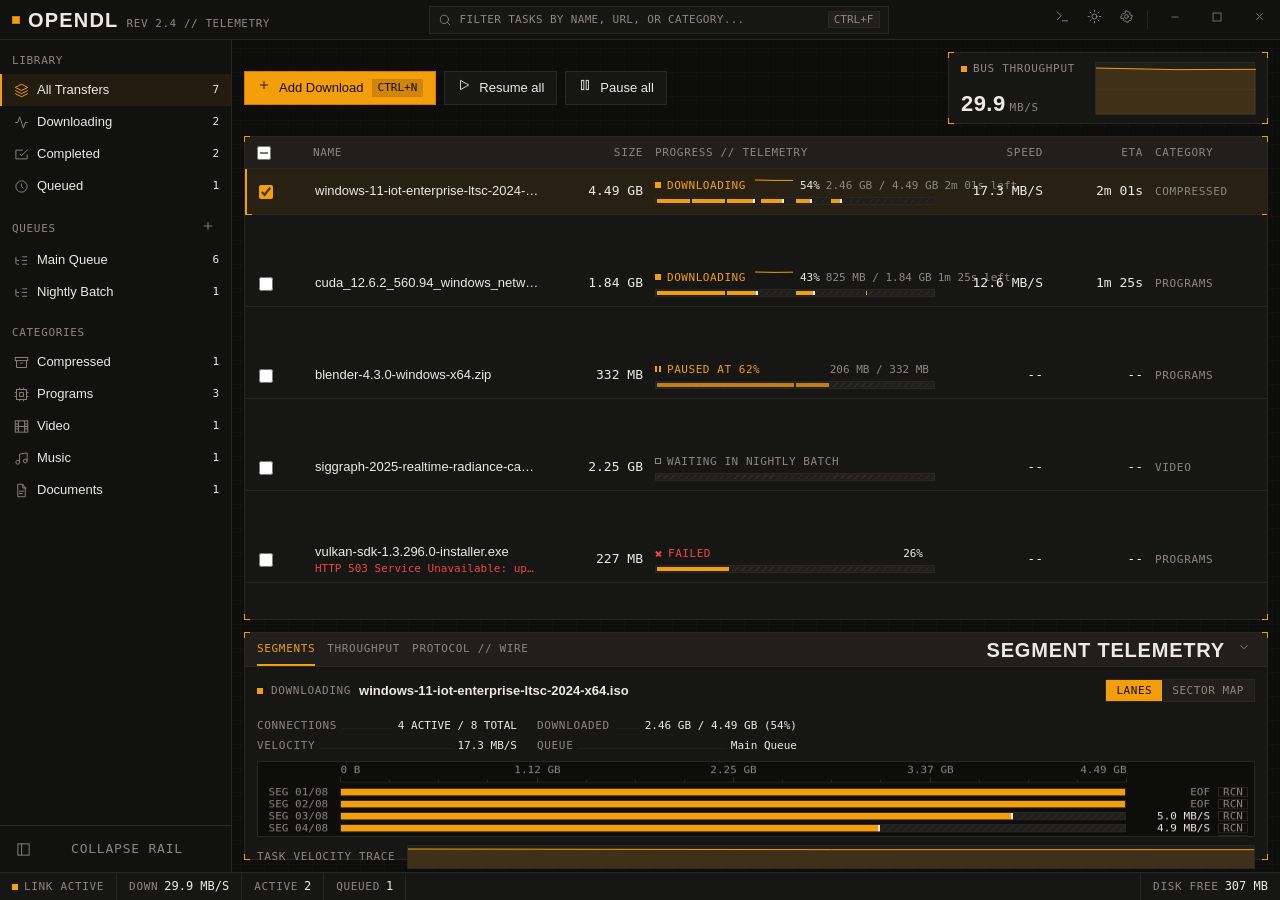
==== commit a1194b38: "feat: pivot engine to aria2c with Job Object guard, smart queues, CLI & MCP agent grabber" ====
--- a/crates/opendl-desktop/ui/index.html
+++ b/crates/opendl-desktop/ui/index.html
@@ -159,6 +159,11 @@
       </aside>
 
       <main class="workspace">
+        <div id="shutdown-countdown-banner" class="shutdown-banner is-hidden" role="alert">
+          <span>SYSTEM SHUTDOWN SCHEDULED IN <strong id="shutdown-seconds">60</strong>s (ON QUEUE COMPLETION)</span>
+          <button id="btn-abort-shutdown" class="btn btn-ghost btn-xs" type="button">ABORT SHUTDOWN</button>
+        </div>
+
         <section class="toolbar" aria-label="Transfer Controls and Telemetry">
           <div class="toolbar-left">
             <button id="btn-add-download" class="btn btn-primary" type="button">
@@ -579,6 +584,62 @@
     </div>
   </div>
 
+  <!-- QUEUE SETTINGS DIALOG -->
+  <div id="dialog-queue-backdrop" class="modal-backdrop is-hidden" role="presentation">
+    <div
+      id="dialog-queue"
+      class="modal-dialog reg-panel"
+      role="dialog"
+      aria-modal="true"
+      aria-labelledby="dialog-queue-title"
+    >
+      <span class="reg-mark reg-tl" aria-hidden="true"></span>
+      <span class="reg-mark reg-tr" aria-hidden="true"></span>
+      <span class="reg-mark reg-bl" aria-hidden="true"></span>
+      <span class="reg-mark reg-br" aria-hidden="true"></span>
+
+      <header class="modal-header">
+        <h2 id="dialog-queue-title" class="panel-title" data-decode="QUEUE CONFIGURATION">QUEUE CONFIGURATION</h2>
+        <button type="button" class="icon-btn-sm" data-close-modal="dialog-queue-backdrop" data-tooltip="Close (Esc)" aria-label="Close queue settings">
+          <span data-icon="close"></span>
+        </button>
+      </header>
+
+      <form id="form-queue" class="modal-body" onsubmit="return false;">
+        <input id="queue-edit-id" type="hidden" value="" />
+        <div class="form-field">
+          <label for="queue-name" class="micro-label">QUEUE NAME</label>
+          <input id="queue-name" class="mono-input" type="text" required />
+        </div>
+
+        <div class="form-row-2col">
+          <div class="form-field">
+            <label for="queue-max-concurrent" class="micro-label">MAX CONCURRENT STREAMS</label>
+            <input id="queue-max-concurrent" class="mono-input" type="number" min="1" max="16" value="2" />
+          </div>
+          <div class="form-field">
+            <label for="queue-speed-limit" class="micro-label">BANDWIDTH LIMIT (KB/S, 0=UNLIMITED)</label>
+            <input id="queue-speed-limit" class="mono-input" type="number" min="0" step="64" value="0" />
+          </div>
+        </div>
+
+        <div class="form-field">
+          <label for="queue-on-finish" class="micro-label">ON QUEUE FINISH POWER ACTION</label>
+          <select id="queue-on-finish" class="mono-select">
+            <option value="none">DO NOTHING // STANDBY</option>
+            <option value="sleep">PUT PC TO SLEEP (SUSPEND)</option>
+            <option value="shutdown">SHUT DOWN PC (WITH 60S COUNTDOWN ABORT)</option>
+          </select>
+        </div>
+
+        <footer class="modal-footer">
+          <button type="button" class="btn btn-ghost" data-close-modal="dialog-queue-backdrop">Cancel</button>
+          <button type="button" id="btn-save-queue" class="btn btn-primary">Save Queue Settings</button>
+        </footer>
+      </form>
+    </div>
+  </div>
+
   <!-- COMMAND PALETTE -->
   <div id="dialog-palette-backdrop" class="modal-backdrop is-hidden" role="presentation">
     <div
--- a/crates/opendl-desktop/ui/css/components.css
+++ b/crates/opendl-desktop/ui/css/components.css
@@ -1408,4 +1408,23 @@
 
 .wire-status.is-err {
   color: var(--failed);
+}
+
+/* SHUTDOWN COUNTDOWN BANNER */
+.shutdown-banner {
+  background: var(--track);
+  border-bottom: 2px solid var(--accent);
+  color: var(--accent-text);
+  font-family: var(--font-mono);
+  font-size: var(--fs-micro);
+  letter-spacing: 0.05em;
+  padding: 6px var(--space-4);
+  display: flex;
+  align-items: center;
+  justify-content: space-between;
+  z-index: 50;
+}
+
+.shutdown-banner.is-hidden {
+  display: none !important;
 }
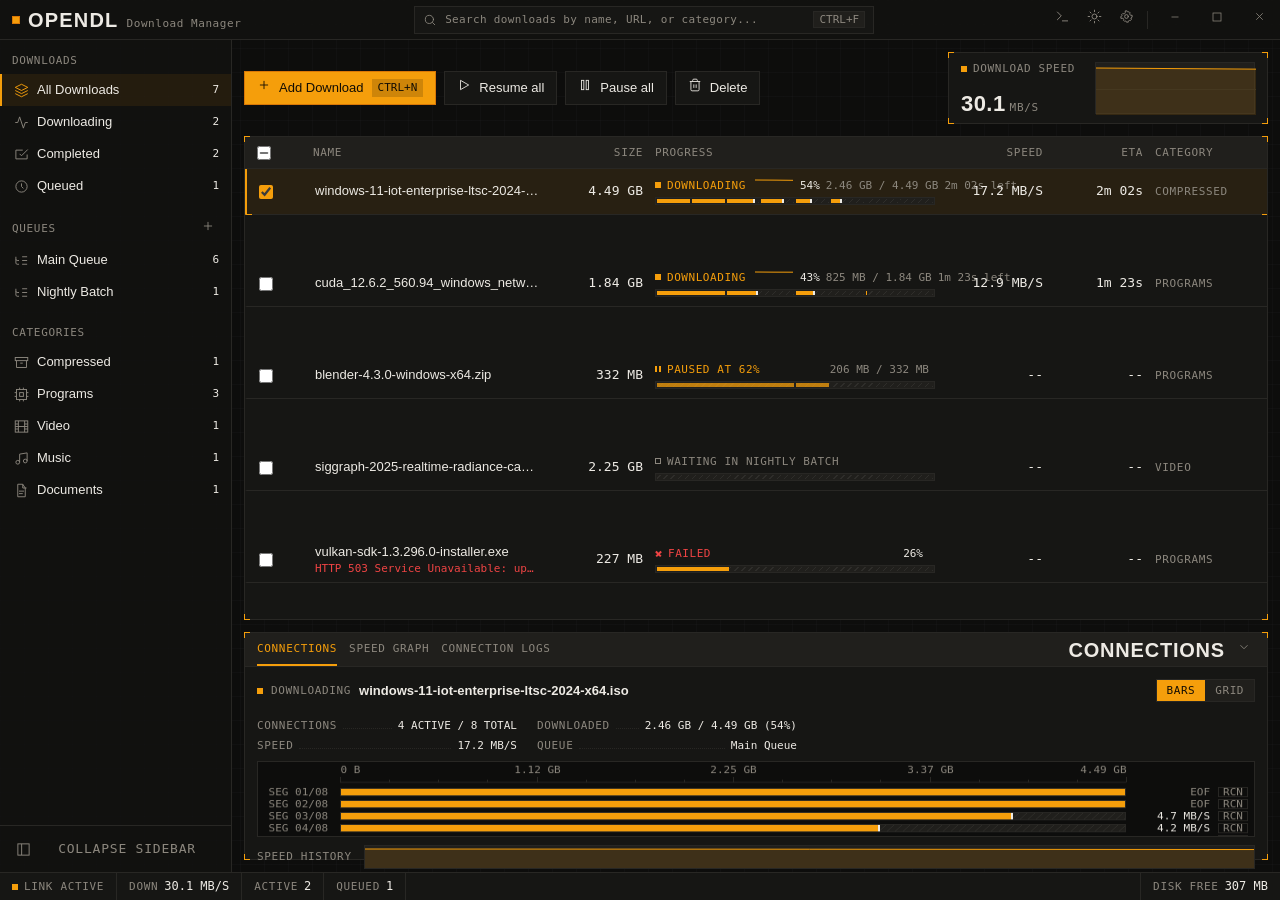
==== commit b5dcf612: "Fix aria2 disk usage, browser download capture, delete action, and simplify UI copy" ====
--- a/crates/opendl-desktop/ui/index.html
+++ b/crates/opendl-desktop/ui/index.html
@@ -3,7 +3,7 @@
 <head>
   <meta charset="UTF-8" />
   <meta name="viewport" content="width=device-width, initial-scale=1.0" />
-  <title>OpenDL // Telemetry Download Manager</title>
+  <title>OpenDL - Download Manager</title>
   <link rel="stylesheet" href="css/tokens.css" />
   <link rel="stylesheet" href="css/themes.css" />
   <link rel="stylesheet" href="css/base.css" />
@@ -15,7 +15,7 @@
       <div class="titlebar-brand" data-tauri-drag-region>
         <span class="brand-mark" aria-hidden="true"></span>
         <span class="brand-wordmark" data-tauri-drag-region>OPENDL</span>
-        <span class="brand-version" data-tauri-drag-region>REV 2.4 // TELEMETRY</span>
+        <span class="brand-version" data-tauri-drag-region>Download Manager</span>
       </div>
 
       <div class="titlebar-search-wrap">
@@ -25,7 +25,7 @@
           id="global-search"
           class="titlebar-search block-caret"
           type="text"
-          placeholder="FILTER TASKS BY NAME, URL, OR CATEGORY..."
+          placeholder="Search downloads by name, URL, or category..."
           autocomplete="off"
           spellcheck="false"
         />
@@ -62,13 +62,13 @@
         <div class="sidebar-scroll">
           <section class="nav-section" aria-labelledby="nav-heading-lib">
             <div class="nav-section-header">
-              <span id="nav-heading-lib" class="micro-label">LIBRARY</span>
+              <span id="nav-heading-lib" class="micro-label">DOWNLOADS</span>
             </div>
             <ul class="nav-list" role="list" id="nav-library">
               <li>
                 <button type="button" class="nav-item is-active" data-view="all" data-tooltip="All Tasks">
                   <span class="nav-icon" data-icon="layers"></span>
-                  <span class="nav-label">All Transfers</span>
+                  <span class="nav-label">All Downloads</span>
                   <span class="nav-count" data-count-for="all">0</span>
                 </button>
               </li>
@@ -151,9 +151,9 @@
         </div>
 
         <div class="sidebar-footer">
-          <button id="btn-sidebar-toggle" class="sidebar-toggle-btn" type="button" data-tooltip="Toggle Sidebar Rail" aria-label="Toggle Sidebar">
+          <button id="btn-sidebar-toggle" class="sidebar-toggle-btn" type="button" data-tooltip="Toggle Sidebar" aria-label="Toggle Sidebar">
             <span class="nav-icon" data-icon="panelLeft"></span>
-            <span class="nav-label micro-label">COLLAPSE RAIL</span>
+            <span class="nav-label micro-label">COLLAPSE SIDEBAR</span>
           </button>
         </div>
       </aside>
@@ -164,7 +164,7 @@
           <button id="btn-abort-shutdown" class="btn btn-ghost btn-xs" type="button">ABORT SHUTDOWN</button>
         </div>
 
-        <section class="toolbar" aria-label="Transfer Controls and Telemetry">
+        <section class="toolbar" aria-label="Download Controls">
           <div class="toolbar-left">
             <button id="btn-add-download" class="btn btn-primary" type="button">
               <span data-icon="plus"></span>
@@ -179,13 +179,17 @@
               <span data-icon="pause"></span>
               <span>Pause all</span>
             </button>
+            <button id="btn-delete-selected" class="btn btn-ghost" type="button" title="Delete selected downloads (Delete)">
+              <span data-icon="trash"></span>
+              <span>Delete</span>
+            </button>
           </div>
 
           <button
             id="throughput-widget"
             class="throughput-module reg-panel"
             type="button"
-            aria-label="Open Throughput Telemetry Dock"
+            aria-label="Open Speed and Connections Panel"
           >
             <span class="reg-mark reg-tl" aria-hidden="true"></span>
             <span class="reg-mark reg-tr" aria-hidden="true"></span>
@@ -194,7 +198,7 @@
             <div class="throughput-meta">
               <div class="throughput-header">
                 <span id="widget-led" class="status-led" data-state="idle"></span>
-                <span class="micro-label">BUS THROUGHPUT</span>
+                <span class="micro-label">DOWNLOAD SPEED</span>
               </div>
               <div class="throughput-readout">
                 <span id="widget-speed-val" class="display-readout">0.0</span>
@@ -243,8 +247,8 @@
                 <span class="reg-mark reg-tr" aria-hidden="true"></span>
                 <span class="reg-mark reg-bl" aria-hidden="true"></span>
                 <span class="reg-mark reg-br" aria-hidden="true"></span>
-                <h2 id="empty-title" class="panel-title">NO ACTIVE TRANSFERS IN CHANNEL</h2>
-                <p id="empty-desc" class="empty-desc">Dispatch a new HTTP/HTTPS resource URI to initialize segmented telemetry capture.</p>
+                <h2 id="empty-title" class="panel-title">No Downloads Yet</h2>
+                <p id="empty-desc" class="empty-desc">Add a URL or download link to start downloading.</p>
                 <div class="empty-actions">
                   <button id="btn-empty-add" class="btn btn-primary" type="button">
                     <span data-icon="plus"></span>
@@ -252,21 +256,21 @@
                   </button>
                 </div>
                 <div class="empty-hints">
-                  <span class="micro-label">NEW TASK <kbd class="keycap">CTRL+N</kbd></span>
-                  <span class="micro-label">PASTE URI <kbd class="keycap">CTRL+V</kbd></span>
+                  <span class="micro-label">New Download <kbd class="keycap">CTRL+N</kbd></span>
+                  <span class="micro-label">Paste URL <kbd class="keycap">CTRL+V</kbd></span>
                 </div>
               </div>
             </div>
           </div>
         </section>
 
-        <section id="dock-panel" class="dock-panel reg-panel is-collapsed" aria-label="Telemetry Inspector Dock">
+        <section id="dock-panel" class="dock-panel reg-panel is-collapsed" aria-label="Details and Inspector Panel">
           <span class="reg-mark reg-tl" aria-hidden="true"></span>
           <span class="reg-mark reg-tr" aria-hidden="true"></span>
           <span class="reg-mark reg-bl" aria-hidden="true"></span>
           <span class="reg-mark reg-br" aria-hidden="true"></span>
 
-          <div id="dock-resize-handle" class="dock-resize-handle" role="separator" aria-orientation="horizontal" aria-label="Resize telemetry dock"></div>
+          <div id="dock-resize-handle" class="dock-resize-handle" role="separator" aria-orientation="horizontal" aria-label="Resize panel"></div>
 
           <header id="dock-header" class="dock-header">
             <div class="dock-tabs" role="tablist" aria-label="Inspector Tabs">
@@ -279,7 +283,7 @@
                 aria-controls="tab-panel-segments"
                 data-tab="segments"
               >
-                SEGMENTS
+                CONNECTIONS
               </button>
               <button
                 id="tab-btn-throughput"
@@ -290,7 +294,7 @@
                 aria-controls="tab-panel-throughput"
                 data-tab="throughput"
               >
-                THROUGHPUT
+                SPEED GRAPH
               </button>
               <button
                 id="tab-btn-wire"
@@ -301,12 +305,12 @@
                 aria-controls="tab-panel-wire"
                 data-tab="wire"
               >
-                PROTOCOL // WIRE
+                CONNECTION LOGS
               </button>
             </div>
 
             <div class="dock-header-right">
-              <span id="dock-title-decode" class="panel-title dock-panel-title" data-decode="SEGMENT TELEMETRY">SEGMENT TELEMETRY</span>
+              <span id="dock-title-decode" class="panel-title dock-panel-title" data-decode="CONNECTIONS">CONNECTIONS</span>
               <button id="btn-dock-close" class="icon-btn-sm" type="button" data-tooltip="Toggle Dock" aria-label="Close or toggle dock">
                 <span data-icon="chevronDown"></span>
               </button>
@@ -319,13 +323,13 @@
                 <div class="segments-task-identity">
                   <span id="seg-task-led" class="status-led" data-state="idle"></span>
                   <span id="seg-task-state-word" class="micro-label">IDLE</span>
-                  <span id="seg-task-name" class="seg-task-name">Select a task to inspect byte allocation</span>
-                  <button id="btn-clear-solo" class="btn btn-ghost btn-xs is-hidden" type="button">SOLO ACTIVE // CLEAR</button>
-                </div>
-
-                <div class="seg-mode-switch" role="group" aria-label="Segment visualization mode">
-                  <button type="button" class="seg-mode-btn is-active" data-seg-mode="lanes">LANES</button>
-                  <button type="button" class="seg-mode-btn" data-seg-mode="matrix">SECTOR MAP</button>
+                  <span id="seg-task-name" class="seg-task-name">Select a download to inspect connections</span>
+                  <button id="btn-clear-solo" class="btn btn-ghost btn-xs is-hidden" type="button">CLEAR FILTER</button>
+                </div>
+
+                <div class="seg-mode-switch" role="group" aria-label="Connection visualization mode">
+                  <button type="button" class="seg-mode-btn is-active" data-seg-mode="lanes">BARS</button>
+                  <button type="button" class="seg-mode-btn" data-seg-mode="matrix">GRID</button>
                 </div>
 
                 <div class="spec-grid">
@@ -340,7 +344,7 @@
                     <span id="spec-downloaded" class="spec-val">--</span>
                   </div>
                   <div class="spec-row">
-                    <span class="micro-label">VELOCITY</span>
+                    <span class="micro-label">SPEED</span>
                     <span class="spec-leader" aria-hidden="true"></span>
                     <span id="spec-velocity" class="spec-val">--</span>
                   </div>
@@ -358,7 +362,7 @@
               </div>
 
               <div class="segments-bottom-spark">
-                <span class="micro-label">TASK VELOCITY TRACE</span>
+                <span class="micro-label">SPEED HISTORY</span>
                 <div class="task-spark-holder">
                   <canvas id="task-sparkline-canvas" height="24"></canvas>
                 </div>
@@ -369,23 +373,23 @@
               <div class="throughput-dock-header">
                 <div class="throughput-dock-readouts">
                   <div class="tp-main-speed">
-                    <span class="micro-label">CURRENT DOWNLINK</span>
+                    <span class="micro-label">CURRENT SPEED</span>
                     <div class="tp-speed-line">
                       <span id="dock-tp-current" class="display-readout">0.0</span>
                       <span id="dock-tp-unit" class="micro-unit">MB/S</span>
                     </div>
                   </div>
                   <div class="tp-peak-readout">
-                    <span class="micro-label">WINDOW PEAK</span>
+                    <span class="micro-label">PEAK SPEED</span>
                     <span id="dock-tp-peak" class="mono-val">0.0 MB/s</span>
                   </div>
                   <div class="tp-peak-readout">
-                    <span class="micro-label">CURSOR DELTA</span>
+                    <span class="micro-label">CURSOR SPEED</span>
                     <span id="dock-tp-delta" class="mono-val">--</span>
                   </div>
                   <div class="tp-peak-readout">
-                    <span class="micro-label">SCALE TELEMETRY</span>
-                    <span id="tp-range-shift-badge" class="range-shift-badge">LOCKED // 1.0 MB/S</span>
+                    <span class="micro-label">SCALE</span>
+                    <span id="tp-range-shift-badge" class="range-shift-badge">Auto: 1.0 MB/s</span>
                   </div>
                 </div>
 
@@ -404,22 +408,22 @@
             <div id="tab-panel-wire" class="dock-tab-panel is-hidden" role="tabpanel" aria-labelledby="tab-btn-wire">
               <div class="wire-header-grid">
                 <div class="spec-row">
-                  <span class="micro-label">ENDPOINT HOST</span>
+                  <span class="micro-label">SERVER HOST</span>
                   <span class="spec-leader" aria-hidden="true"></span>
                   <span id="wire-host" class="spec-val">--</span>
                 </div>
                 <div class="spec-row">
-                  <span class="micro-label">TRANSPORT // SCHEME</span>
+                  <span class="micro-label">PROTOCOL</span>
                   <span class="spec-leader" aria-hidden="true"></span>
                   <span id="wire-scheme" class="spec-val">--</span>
                 </div>
                 <div class="spec-row">
-                  <span class="micro-label">RANGE CAPABILITY</span>
+                  <span class="micro-label">RESUME SUPPORT</span>
                   <span class="spec-leader" aria-hidden="true"></span>
                   <span id="wire-ranges" class="spec-val">BYTES (HTTP 206)</span>
                 </div>
                 <div class="spec-row">
-                  <span class="micro-label">ACTIVE MULTIPLEX</span>
+                  <span class="micro-label">ACTIVE CONNECTIONS</span>
                   <span class="spec-leader" aria-hidden="true"></span>
                   <span id="wire-multiplex" class="spec-val">0 STREAMS</span>
                 </div>
@@ -435,7 +439,7 @@
       <div class="status-left">
         <div class="status-cell">
           <span id="status-link-led" class="status-led" data-state="idle"></span>
-          <span id="status-link-label" class="micro-label">INIT TELEMETRY BUS...</span>
+          <span id="status-link-label" class="micro-label">READY</span>
         </div>
         <div class="status-cell">
           <span class="micro-label">DOWN</span>
@@ -483,12 +487,12 @@
 
       <form id="form-add-download" class="modal-body">
         <div class="form-field">
-          <label for="input-urls" class="micro-label">SOURCE URIS (ONE PER LINE)</label>
+          <label for="input-urls" class="micro-label">DOWNLOAD URLS (ONE PER LINE)</label>
           <textarea
             id="input-urls"
             class="mono-textarea block-caret"
             rows="4"
-            placeholder="https://mirror.example.org/iso/archlinux-x86_64.iso"
+            placeholder="https://example.com/file.zip"
             required
             spellcheck="false"
           ></textarea>
@@ -496,8 +500,8 @@
 
         <div class="form-row-2col">
           <div class="form-field">
-            <label for="input-filename" class="micro-label">DETECTED FILENAME</label>
-            <input id="input-filename" class="mono-input" type="text" placeholder="Auto-detected from URI" spellcheck="false" />
+            <label for="input-filename" class="micro-label">FILENAME</label>
+            <input id="input-filename" class="mono-input" type="text" placeholder="Auto-detected from URL" spellcheck="false" />
           </div>
           <div class="form-field">
             <label for="select-category" class="micro-label">CATEGORY</label>
@@ -513,14 +517,14 @@
 
         <div class="form-row-2col">
           <div class="form-field">
-            <label for="input-folder" class="micro-label">DESTINATION DIRECTORY</label>
+            <label for="input-folder" class="micro-label">SAVE TO FOLDER</label>
             <div style="display: flex; gap: 6px;">
               <input id="input-folder" class="mono-input" type="text" value="C:\Users\Administrator\Downloads" spellcheck="false" style="flex: 1;" />
               <button type="button" id="btn-browse-folder" class="btn btn-ghost" style="padding: 0 10px; font-size: 11px;">Browse</button>
             </div>
           </div>
           <div class="form-field">
-            <label for="select-queue" class="micro-label">TARGET QUEUE</label>
+            <label for="select-queue" class="micro-label">QUEUE</label>
             <select id="select-queue" class="mono-select"></select>
           </div>
         </div>
@@ -549,7 +553,7 @@
       <span class="reg-mark reg-br" aria-hidden="true"></span>
 
       <header class="modal-header">
-        <h2 id="dialog-settings-title" class="panel-title" data-decode="SYSTEM CONFIGURATION">SYSTEM CONFIGURATION</h2>
+        <h2 id="dialog-settings-title" class="panel-title" data-decode="SETTINGS">SETTINGS</h2>
         <button type="button" class="icon-btn-sm" data-close-modal="dialog-settings-backdrop" data-tooltip="Close (Esc)" aria-label="Close settings">
           <span data-icon="close"></span>
         </button>
@@ -557,22 +561,22 @@
 
       <div class="modal-body">
         <div class="form-field">
-          <span class="micro-label">COLORIMETRY // THEME PROFILE</span>
+          <span class="micro-label">THEME</span>
           <div id="theme-picker-grid" class="theme-picker-grid" role="radiogroup" aria-label="Theme selection"></div>
         </div>
 
         <div class="form-field">
           <span class="micro-label">CLIPBOARD MONITOR</span>
           <label class="toggle-row" for="toggle-clipboard">
-            <span class="toggle-label-text">Automatically detect HTTP/HTTPS links copied to clipboard</span>
+            <span class="toggle-label-text">Automatically detect download links copied to clipboard</span>
             <input id="toggle-clipboard" type="checkbox" checked />
           </label>
         </div>
 
         <div class="form-field">
-          <span class="micro-label">PIEZO TELEMETRY AUDIO</span>
+          <span class="micro-label">SOUND EFFECTS</span>
           <label class="toggle-row" for="toggle-piezo">
-            <span class="toggle-label-text">Synthesize 2ms hardware piezo clicks on UI actuation and task completion</span>
+            <span class="toggle-label-text">Play sound on download completion and click actions</span>
             <input id="toggle-piezo" type="checkbox" checked />
           </label>
         </div>
@@ -599,7 +603,7 @@
       <span class="reg-mark reg-br" aria-hidden="true"></span>
 
       <header class="modal-header">
-        <h2 id="dialog-queue-title" class="panel-title" data-decode="QUEUE CONFIGURATION">QUEUE CONFIGURATION</h2>
+        <h2 id="dialog-queue-title" class="panel-title" data-decode="QUEUE SETTINGS">QUEUE SETTINGS</h2>
         <button type="button" class="icon-btn-sm" data-close-modal="dialog-queue-backdrop" data-tooltip="Close (Esc)" aria-label="Close queue settings">
           <span data-icon="close"></span>
         </button>
@@ -614,21 +618,21 @@
 
         <div class="form-row-2col">
           <div class="form-field">
-            <label for="queue-max-concurrent" class="micro-label">MAX CONCURRENT STREAMS</label>
+            <label for="queue-max-concurrent" class="micro-label">MAX CONCURRENT DOWNLOADS</label>
             <input id="queue-max-concurrent" class="mono-input" type="number" min="1" max="16" value="2" />
           </div>
           <div class="form-field">
-            <label for="queue-speed-limit" class="micro-label">BANDWIDTH LIMIT (KB/S, 0=UNLIMITED)</label>
+            <label for="queue-speed-limit" class="micro-label">SPEED LIMIT (KB/S, 0=UNLIMITED)</label>
             <input id="queue-speed-limit" class="mono-input" type="number" min="0" step="64" value="0" />
           </div>
         </div>
 
         <div class="form-field">
-          <label for="queue-on-finish" class="micro-label">ON QUEUE FINISH POWER ACTION</label>
+          <label for="queue-on-finish" class="micro-label">WHEN QUEUE FINISHES</label>
           <select id="queue-on-finish" class="mono-select">
-            <option value="none">DO NOTHING // STANDBY</option>
-            <option value="sleep">PUT PC TO SLEEP (SUSPEND)</option>
-            <option value="shutdown">SHUT DOWN PC (WITH 60S COUNTDOWN ABORT)</option>
+            <option value="none">Do nothing</option>
+            <option value="sleep">Put computer to sleep</option>
+            <option value="shutdown">Shut down computer (60s countdown)</option>
           </select>
         </div>
 
@@ -660,7 +664,7 @@
           id="palette-input"
           class="palette-input block-caret"
           type="text"
-          placeholder="TYPE A COMMAND OR SEARCH TASKS..."
+          placeholder="Type a command or search downloads..."
           autocomplete="off"
           spellcheck="false"
         />
@@ -681,8 +685,8 @@
       <span class="reg-mark reg-tr" aria-hidden="true"></span>
       <span class="reg-mark reg-bl" aria-hidden="true"></span>
       <span class="reg-mark reg-br" aria-hidden="true"></span>
-      <h2 class="panel-title">DROP URI TO INITIALIZE TRANSFER</h2>
-      <p class="empty-desc">Release links or text payload to enqueue into OpenDL.</p>
+      <h2 class="panel-title">DROP DOWNLOAD LINKS HERE</h2>
+      <p class="empty-desc">Drop URLs or download links to add them to OpenDL.</p>
     </div>
   </div>
 
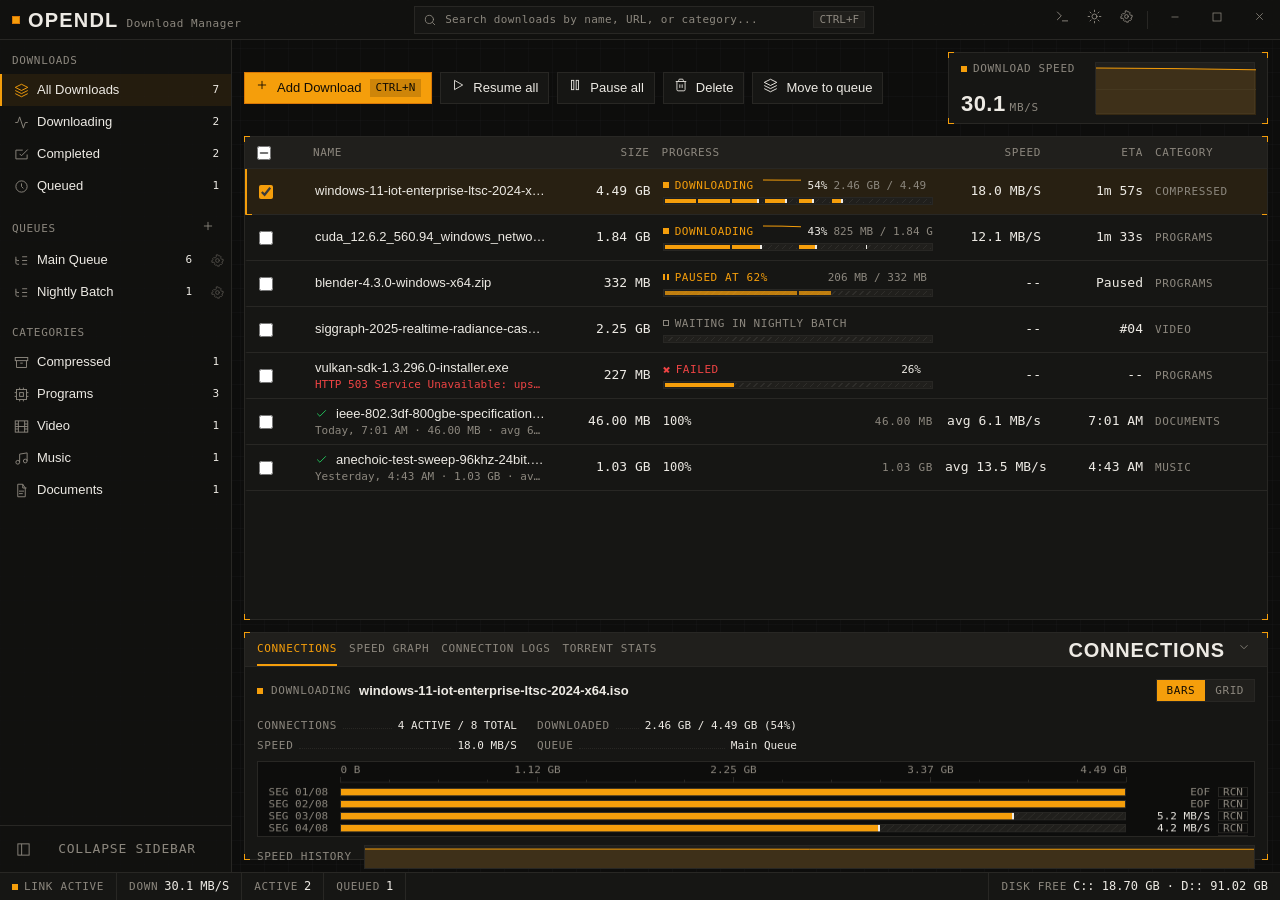
==== commit 79e22d17: "feat: complete bittorrent, stream resolver, queue manager, and project documentation" ====
--- a/crates/opendl-desktop/ui/index.html
+++ b/crates/opendl-desktop/ui/index.html
@@ -183,6 +183,10 @@
               <span data-icon="trash"></span>
               <span>Delete</span>
             </button>
+            <button id="btn-move-queue" class="btn btn-ghost" type="button" title="Move selected to another queue">
+              <span data-icon="layers"></span>
+              <span>Move to queue</span>
+            </button>
           </div>
 
           <button
@@ -307,6 +311,17 @@
               >
                 CONNECTION LOGS
               </button>
+              <button
+                id="tab-btn-torrent"
+                class="dock-tab"
+                type="button"
+                role="tab"
+                aria-selected="false"
+                aria-controls="tab-panel-torrent"
+                data-tab="torrent"
+              >
+                TORRENT STATS
+              </button>
             </div>
 
             <div class="dock-header-right">
@@ -430,6 +445,178 @@
               </div>
               <div id="wire-log-viewport" class="wire-log-viewport" role="log" aria-live="off"></div>
             </div>
+
+            <div id="tab-panel-torrent" class="dock-tab-panel is-hidden" role="tabpanel" aria-labelledby="tab-btn-torrent">
+              <div class="torrent-dock-container">
+                <div class="torrent-section">
+                  <div class="torrent-section-title micro-label">TRANSFER</div>
+                  <div class="torrent-grid-3col">
+                    <div class="torrent-field-col">
+                      <div class="spec-row">
+                        <span class="micro-label">Time Active:</span>
+                        <span class="spec-leader" aria-hidden="true"></span>
+                        <span id="ts-time-active" class="spec-val">--</span>
+                      </div>
+                      <div class="spec-row">
+                        <span class="micro-label">Downloaded:</span>
+                        <span class="spec-leader" aria-hidden="true"></span>
+                        <span id="ts-downloaded" class="spec-val">--</span>
+                      </div>
+                      <div class="spec-row">
+                        <span class="micro-label">Download Speed:</span>
+                        <span class="spec-leader" aria-hidden="true"></span>
+                        <span id="ts-down-speed" class="spec-val">--</span>
+                      </div>
+                      <div class="spec-row">
+                        <span class="micro-label">Download Limit:</span>
+                        <span class="spec-leader" aria-hidden="true"></span>
+                        <span id="ts-down-limit" class="spec-val">∞</span>
+                      </div>
+                      <div class="spec-row">
+                        <span class="micro-label">Share Ratio:</span>
+                        <span class="spec-leader" aria-hidden="true"></span>
+                        <span id="ts-share-ratio" class="spec-val">--</span>
+                      </div>
+                      <div class="spec-row">
+                        <span class="micro-label">Popularity:</span>
+                        <span class="spec-leader" aria-hidden="true"></span>
+                        <span id="ts-popularity" class="spec-val">--</span>
+                      </div>
+                    </div>
+
+                    <div class="torrent-field-col">
+                      <div class="spec-row">
+                        <span class="micro-label">ETA:</span>
+                        <span class="spec-leader" aria-hidden="true"></span>
+                        <span id="ts-eta" class="spec-val">--</span>
+                      </div>
+                      <div class="spec-row">
+                        <span class="micro-label">Uploaded:</span>
+                        <span class="spec-leader" aria-hidden="true"></span>
+                        <span id="ts-uploaded" class="spec-val">--</span>
+                      </div>
+                      <div class="spec-row">
+                        <span class="micro-label">Upload Speed:</span>
+                        <span class="spec-leader" aria-hidden="true"></span>
+                        <span id="ts-up-speed" class="spec-val">--</span>
+                      </div>
+                      <div class="spec-row">
+                        <span class="micro-label">Upload Limit:</span>
+                        <span class="spec-leader" aria-hidden="true"></span>
+                        <span id="ts-up-limit" class="spec-val">∞</span>
+                      </div>
+                      <div class="spec-row">
+                        <span class="micro-label">Reannounce In:</span>
+                        <span class="spec-leader" aria-hidden="true"></span>
+                        <span id="ts-reannounce" class="spec-val">0s</span>
+                      </div>
+                      <div class="spec-row">
+                        <span class="micro-label">Seeding State:</span>
+                        <span class="spec-leader" aria-hidden="true"></span>
+                        <span id="ts-seeding-state" class="spec-val">--</span>
+                      </div>
+                    </div>
+
+                    <div class="torrent-field-col">
+                      <div class="spec-row">
+                        <span class="micro-label">Connections:</span>
+                        <span class="spec-leader" aria-hidden="true"></span>
+                        <span id="ts-connections" class="spec-val">--</span>
+                      </div>
+                      <div class="spec-row">
+                        <span class="micro-label">Seeds:</span>
+                        <span class="spec-leader" aria-hidden="true"></span>
+                        <span id="ts-seeds" class="spec-val">--</span>
+                      </div>
+                      <div class="spec-row">
+                        <span class="micro-label">Peers:</span>
+                        <span class="spec-leader" aria-hidden="true"></span>
+                        <span id="ts-peers" class="spec-val">--</span>
+                      </div>
+                      <div class="spec-row">
+                        <span class="micro-label">Wasted:</span>
+                        <span class="spec-leader" aria-hidden="true"></span>
+                        <span id="ts-wasted" class="spec-val">0 B</span>
+                      </div>
+                      <div class="spec-row">
+                        <span class="micro-label">Last Seen Complete:</span>
+                        <span class="spec-leader" aria-hidden="true"></span>
+                        <span id="ts-last-seen" class="spec-val">--</span>
+                      </div>
+                    </div>
+                  </div>
+                </div>
+
+                <div class="torrent-section" style="margin-top: 10px;">
+                  <div class="torrent-section-title micro-label">INFORMATION</div>
+                  <div class="torrent-grid-3col">
+                    <div class="torrent-field-col">
+                      <div class="spec-row">
+                        <span class="micro-label">Total Size:</span>
+                        <span class="spec-leader" aria-hidden="true"></span>
+                        <span id="ti-total-size" class="spec-val">--</span>
+                      </div>
+                      <div class="spec-row">
+                        <span class="micro-label">Added On:</span>
+                        <span class="spec-leader" aria-hidden="true"></span>
+                        <span id="ti-added-on" class="spec-val">--</span>
+                      </div>
+                      <div class="spec-row">
+                        <span class="micro-label">Private:</span>
+                        <span class="spec-leader" aria-hidden="true"></span>
+                        <span id="ti-private" class="spec-val">No</span>
+                      </div>
+                      <div class="spec-row">
+                        <span class="micro-label">Info Hash v1:</span>
+                        <span class="spec-leader" aria-hidden="true"></span>
+                        <span id="ti-infohash" class="spec-val" style="font-size: 10px; word-break: break-all;">--</span>
+                      </div>
+                      <div class="spec-row">
+                        <span class="micro-label">Info Hash v2:</span>
+                        <span class="spec-leader" aria-hidden="true"></span>
+                        <span id="ti-infohash-v2" class="spec-val">N/A</span>
+                      </div>
+                      <div class="spec-row">
+                        <span class="micro-label">Save Path:</span>
+                        <span class="spec-leader" aria-hidden="true"></span>
+                        <span id="ti-save-path" class="spec-val" style="word-break: break-all;">--</span>
+                      </div>
+                      <div class="spec-row">
+                        <span class="micro-label">Comment:</span>
+                        <span class="spec-leader" aria-hidden="true"></span>
+                        <span id="ti-comment" class="spec-val">--</span>
+                      </div>
+                    </div>
+
+                    <div class="torrent-field-col">
+                      <div class="spec-row">
+                        <span class="micro-label">Pieces:</span>
+                        <span class="spec-leader" aria-hidden="true"></span>
+                        <span id="ti-pieces" class="spec-val">--</span>
+                      </div>
+                      <div class="spec-row">
+                        <span class="micro-label">Completed On:</span>
+                        <span class="spec-leader" aria-hidden="true"></span>
+                        <span id="ti-completed-on" class="spec-val">--</span>
+                      </div>
+                    </div>
+
+                    <div class="torrent-field-col">
+                      <div class="spec-row">
+                        <span class="micro-label">Created By:</span>
+                        <span class="spec-leader" aria-hidden="true"></span>
+                        <span id="ti-created-by" class="spec-val">--</span>
+                      </div>
+                      <div class="spec-row">
+                        <span class="micro-label">Created On:</span>
+                        <span class="spec-leader" aria-hidden="true"></span>
+                        <span id="ti-created-on" class="spec-val">--</span>
+                      </div>
+                    </div>
+                  </div>
+                </div>
+              </div>
+            </div>
           </div>
         </section>
       </main>
@@ -487,7 +674,10 @@
 
       <form id="form-add-download" class="modal-body">
         <div class="form-field">
-          <label for="input-urls" class="micro-label">DOWNLOAD URLS (ONE PER LINE)</label>
+          <div style="display: flex; justify-content: space-between; align-items: center; margin-bottom: 4px;">
+            <label for="input-urls" class="micro-label" style="margin: 0;">DOWNLOAD URLS, MAGNET LINKS OR .TORRENT FILES</label>
+            <button type="button" id="btn-browse-torrent" class="btn btn-ghost btn-xs" style="padding: 2px 8px; font-size: 10px;">Select .torrent file...</button>
+          </div>
           <textarea
             id="input-urls"
             class="mono-textarea block-caret"
@@ -511,6 +701,7 @@
               <option value="Video">Video</option>
               <option value="Music">Music</option>
               <option value="Documents">Documents</option>
+              <option value="Torrents">BitTorrent</option>
             </select>
           </div>
         </div>
@@ -529,12 +720,79 @@
           </div>
         </div>
 
+        <div id="torrent-selection-panel" class="torrent-selection-panel is-hidden">
+          <div class="torrent-sel-divider"></div>
+          <div class="torrent-sel-header">
+            <div class="torrent-sel-meta">
+              <span class="micro-label">TORRENT CONTENT</span>
+              <span id="torrent-file-count" class="torrent-badge">0 files</span>
+              <span id="torrent-total-size" class="mono-val">0 B</span>
+            </div>
+            <div class="torrent-sel-actions">
+              <button type="button" id="btn-torrent-select-all" class="btn btn-ghost btn-xs">Select All</button>
+              <button type="button" id="btn-torrent-select-none" class="btn btn-ghost btn-xs">Select None</button>
+              <input type="text" id="input-torrent-filter" class="mono-input" placeholder="Filter files..." style="width: 140px; height: 24px; font-size: 11px;" />
+            </div>
+          </div>
+
+          <div class="torrent-file-list-wrap">
+            <div class="torrent-file-list-header">
+              <span style="width: 28px;"></span>
+              <span style="flex: 1;">File Name</span>
+              <span style="width: 90px; text-align: right;">Size</span>
+              <span style="width: 70px; text-align: right;">Priority</span>
+            </div>
+            <div id="torrent-file-items" class="torrent-file-items"></div>
+          </div>
+
+          <div class="torrent-options-row">
+            <label class="torrent-checkbox-label">
+              <input type="checkbox" id="chk-torrent-seed" checked />
+              <span>Auto-seed after finish (qBittorrent style)</span>
+            </label>
+            <div class="torrent-seed-ratio-wrap">
+              <label for="input-torrent-ratio" class="micro-label">SEED RATIO:</label>
+              <input type="number" id="input-torrent-ratio" class="mono-input" value="1.0" min="0" max="100" step="0.1" style="width: 60px; height: 22px; font-size: 11px;" />
+            </div>
+          </div>
+        </div>
+
         <footer class="modal-footer">
           <button type="button" class="btn btn-ghost" data-close-modal="dialog-add-backdrop">Cancel</button>
           <button type="submit" id="btn-submit-queue" name="mode" value="queue" class="btn btn-ghost">Add to queue</button>
           <button type="submit" id="btn-submit-now" name="mode" value="now" class="btn btn-primary">Download now</button>
         </footer>
       </form>
+    </div>
+  </div>
+
+  
+  <!-- MOVE TO QUEUE DIALOG -->
+  <div id="dialog-move-queue-backdrop" class="modal-backdrop is-hidden" role="presentation">
+    <div id="dialog-move-queue" class="modal-dialog reg-panel" role="dialog" aria-modal="true" style="width: 420px;">
+      <span class="reg-mark reg-tl" aria-hidden="true"></span>
+      <span class="reg-mark reg-tr" aria-hidden="true"></span>
+      <span class="reg-mark reg-bl" aria-hidden="true"></span>
+      <span class="reg-mark reg-br" aria-hidden="true"></span>
+
+      <header class="modal-header">
+        <h2 id="dialog-move-queue-title" class="panel-title" data-decode="MOVE TO QUEUE">MOVE TO QUEUE</h2>
+        <button type="button" class="icon-btn-sm" data-close-modal="dialog-move-queue-backdrop" data-tooltip="Close (Esc)" aria-label="Close dialog">
+          <span data-icon="close"></span>
+        </button>
+      </header>
+
+      <div class="modal-body">
+        <div class="form-field">
+          <label for="select-move-queue-target" class="micro-label">SELECT DESTINATION QUEUE</label>
+          <select id="select-move-queue-target" class="mono-select"></select>
+        </div>
+      </div>
+
+      <footer class="modal-footer">
+        <button type="button" class="btn btn-ghost" data-close-modal="dialog-move-queue-backdrop">Cancel</button>
+        <button type="button" id="btn-confirm-move-queue" class="btn btn-primary">Move Download</button>
+      </footer>
     </div>
   </div>
 
@@ -627,13 +885,19 @@
           </div>
         </div>
 
-        <div class="form-field">
-          <label for="queue-on-finish" class="micro-label">WHEN QUEUE FINISHES</label>
-          <select id="queue-on-finish" class="mono-select">
-            <option value="none">Do nothing</option>
-            <option value="sleep">Put computer to sleep</option>
-            <option value="shutdown">Shut down computer (60s countdown)</option>
-          </select>
+        <div class="form-row-2col">
+          <div class="form-field">
+            <label for="queue-connections-limit" class="micro-label">MAX PARALLEL CONNECTIONS</label>
+            <input id="queue-connections-limit" class="mono-input" type="number" min="1" max="32" value="8" />
+          </div>
+          <div class="form-field">
+            <label for="queue-on-finish" class="micro-label">WHEN QUEUE FINISHES</label>
+            <select id="queue-on-finish" class="mono-select">
+              <option value="none">Do nothing</option>
+              <option value="sleep">Put computer to sleep</option>
+              <option value="shutdown">Shut down computer (60s countdown)</option>
+            </select>
+          </div>
         </div>
 
         <footer class="modal-footer">
--- a/crates/opendl-desktop/ui/css/components.css
+++ b/crates/opendl-desktop/ui/css/components.css
@@ -22,6 +22,20 @@
   border-bottom: 1px solid var(--border);
   flex-shrink: 0;
   gap: var(--space-3);
+  user-select: none;
+  -webkit-user-select: none;
+  cursor: default;
+  -webkit-app-region: drag;
+}
+
+.titlebar button,
+.titlebar input,
+.titlebar select,
+.titlebar a,
+.titlebar .window-controls,
+.titlebar .titlebar-search-wrap,
+.titlebar .titlebar-actions {
+  -webkit-app-region: no-drag;
 }
 
 .titlebar-brand {
@@ -340,7 +354,14 @@
   display: flex;
   align-items: center;
   gap: var(--space-2);
-  flex-wrap: wrap;
+  flex-wrap: nowrap;
+}
+
+.toolbar-left .btn {
+  height: 32px;
+  padding: 0 10px;
+  white-space: nowrap;
+  flex-shrink: 0;
 }
 
 .btn {
@@ -499,25 +520,10 @@
   flex-shrink: 0;
 }
 
-/* COLUMN TEMPLATES PER VIEW */
-.task-table[data-view-cols="all"] .table-header,
-.task-table[data-view-cols="all"] .task-row {
-  grid-template-columns: 44px minmax(180px, 1fr) 92px 280px 96px 88px 100px;
-}
-
-.task-table[data-view-cols="downloading"] .table-header,
-.task-table[data-view-cols="downloading"] .task-row {
-  grid-template-columns: 44px minmax(200px, 1fr) 340px 104px 96px;
-}
-
-.task-table[data-view-cols="completed"] .table-header,
-.task-table[data-view-cols="completed"] .task-row {
-  grid-template-columns: 44px minmax(220px, 1fr) 96px 156px 108px;
-}
-
-.task-table[data-view-cols="queued"] .table-header,
-.task-table[data-view-cols="queued"] .task-row {
-  grid-template-columns: 44px minmax(220px, 1fr) 96px 140px 84px;
+/* UNIFIED COLUMN TEMPLATES ACROSS VIEWS */
+.task-table .table-header,
+.task-table .task-row {
+  grid-template-columns: var(--grid-cols-all, 44px minmax(180px, 1.2fr) 92px minmax(220px, 1.4fr) 96px 90px 100px);
 }
 
 .th-cell {
@@ -575,8 +581,10 @@
 }
 
 .group-header-row {
-  position: sticky;
+  position: absolute;
   top: 0;
+  left: 0;
+  right: 0;
   z-index: 2;
   height: 26px;
   display: flex;
@@ -589,6 +597,7 @@
   letter-spacing: 0.06em;
   text-transform: uppercase;
   color: var(--text-secondary);
+  box-sizing: border-box;
 }
 
 .task-row {
@@ -599,8 +608,30 @@
   gap: var(--space-3);
   border-bottom: 1px solid var(--border);
   border-left: 2px solid transparent;
-  position: relative;
+  position: absolute;
+  top: 0;
+  left: 0;
+  right: 0;
+  box-sizing: border-box;
+  cursor: default;
   transition: background-color var(--dur-fast) var(--ease-out), opacity var(--dur-med) var(--ease-out);
+}
+
+.task-row[draggable="true"] {
+  cursor: grab;
+}
+
+.task-row.is-dragging {
+  opacity: 0.35;
+  background: var(--track);
+}
+
+.task-row.is-drag-over-top {
+  border-top: 2px solid var(--accent-text) !important;
+}
+
+.task-row.is-drag-over-bottom {
+  border-bottom: 2px solid var(--accent-text) !important;
 }
 
 .task-row:hover {
@@ -732,6 +763,9 @@
   color: var(--text-secondary);
   font-variant-numeric: tabular-nums;
   white-space: nowrap;
+  overflow: hidden;
+  min-width: 0;
+  text-overflow: ellipsis;
 }
 
 .progress-pct {
@@ -1270,9 +1304,10 @@
 .context-menu {
   position: fixed;
   z-index: 200;
-  min-width: 220px;
+  min-width: 260px;
   background: var(--surface);
   border: 1px solid var(--accent-text);
+  box-shadow: 0 10px 30px rgba(0, 0, 0, 0.5);
   list-style: none;
   padding: 4px 0;
 }
@@ -1281,9 +1316,18 @@
   display: flex;
   align-items: center;
   justify-content: space-between;
-  padding: 6px var(--space-3);
+  gap: var(--space-4);
+  padding: 7px 14px;
   font-size: var(--fs-ui);
   cursor: pointer;
+  white-space: nowrap;
+}
+
+.context-menu-item .micro-label {
+  margin-left: auto;
+  flex-shrink: 0;
+  opacity: 0.75;
+  font-size: 10px;
 }
 
 .context-menu-item:hover {
@@ -1427,4 +1471,354 @@
 
 .shutdown-banner.is-hidden {
   display: none !important;
-}+}
+/* TABLE COLUMN RESIZING */
+.th-cell {
+  position: relative;
+  overflow: visible;
+}
+
+.col-resizer {
+  position: absolute;
+  right: -5px;
+  top: 0;
+  bottom: 0;
+  width: 10px;
+  cursor: col-resize;
+  z-index: 10;
+}
+
+.col-resizer:hover,
+.col-resizer.is-active {
+  background: var(--accent-text);
+  opacity: 0.6;
+  width: 2px;
+  right: 0;
+}
+
+/* COMPREHENSIVE SETTINGS MODAL */
+#dialog-settings {
+  width: 740px;
+  max-width: 95vw;
+  max-height: 85vh;
+  display: flex;
+  flex-direction: column;
+}
+
+#dialog-settings .modal-body {
+  padding: 0;
+  display: flex;
+  flex: 1;
+  overflow: hidden;
+}
+
+.settings-layout {
+  display: flex;
+  flex: 1;
+  min-height: 420px;
+  overflow: hidden;
+}
+
+.settings-nav {
+  width: 190px;
+  background: var(--track);
+  border-right: 1px solid var(--border);
+  display: flex;
+  flex-direction: column;
+  padding: var(--space-2) 0;
+  flex-shrink: 0;
+}
+
+.settings-nav-btn {
+  display: flex;
+  align-items: center;
+  gap: var(--space-2);
+  padding: 10px 14px;
+  border: none;
+  background: none;
+  color: var(--text-secondary);
+  font-size: var(--fs-ui);
+  text-align: left;
+  cursor: pointer;
+  border-left: 3px solid transparent;
+  transition: all var(--dur-fast) var(--ease-out);
+}
+
+.settings-nav-btn:hover {
+  background: var(--surface);
+  color: var(--text);
+}
+
+.settings-nav-btn.is-active {
+  background: var(--surface);
+  color: var(--accent-text);
+  border-left-color: var(--accent);
+  font-weight: 500;
+}
+
+.settings-content {
+  flex: 1;
+  padding: var(--space-4) var(--space-5);
+  overflow-y: auto;
+}
+
+.settings-section-title {
+  font-family: var(--font-mono);
+  font-size: var(--fs-ui);
+  color: var(--accent-text);
+  text-transform: uppercase;
+  letter-spacing: 0.05em;
+  margin: 0 0 4px 0;
+}
+
+.settings-desc {
+  font-size: var(--fs-micro);
+  color: var(--text-secondary);
+  margin-bottom: var(--space-4);
+}
+
+.drive-list-container {
+  display: flex;
+  flex-direction: column;
+  gap: var(--space-2);
+}
+
+.drive-item-card {
+  display: flex;
+  align-items: center;
+  gap: var(--space-3);
+  padding: 10px 14px;
+  background: var(--track);
+  border: 1px solid var(--border);
+  border-radius: 2px;
+  cursor: pointer;
+  transition: border-color var(--dur-fast) var(--ease-out);
+}
+
+.drive-item-card:hover {
+  border-color: var(--accent-text);
+}
+
+.drive-item-info {
+  display: flex;
+  flex-direction: column;
+  gap: 2px;
+}
+
+.drive-item-name {
+  font-size: var(--fs-ui);
+  color: var(--text);
+}
+
+.drive-item-label {
+  color: var(--text-secondary);
+  font-size: var(--fs-micro);
+  margin-left: 4px;
+}
+
+.drive-item-meta {
+  color: var(--text-secondary);
+  font-size: var(--fs-micro);
+}
+
+/* TORRENT DOCK TAB (qBittorrent style) */
+.torrent-dock-container {
+  display: flex;
+  flex-direction: column;
+  gap: var(--space-2);
+  overflow-y: auto;
+  max-height: 100%;
+  padding-right: 4px;
+}
+
+.torrent-section {
+  background: var(--track);
+  border: 1px solid var(--border);
+  padding: var(--space-2) var(--space-3);
+}
+
+.torrent-section-title {
+  color: var(--accent-text);
+  font-weight: 700;
+  margin-bottom: 6px;
+  display: block;
+  letter-spacing: 0.08em;
+}
+
+.torrent-grid-3col {
+  display: grid;
+  grid-template-columns: repeat(3, 1fr);
+  gap: var(--space-2) var(--space-4);
+}
+
+.torrent-field-col {
+  display: flex;
+  flex-direction: column;
+  gap: 3px;
+}
+
+/* TORRENT FILE SELECTION PANEL IN ADD DIALOG */
+.torrent-selection-panel {
+  display: flex;
+  flex-direction: column;
+  gap: var(--space-2);
+  margin-top: var(--space-2);
+}
+
+.torrent-sel-divider {
+  height: 1px;
+  background: var(--border);
+  margin: var(--space-2) 0;
+}
+
+.torrent-sel-header {
+  display: flex;
+  align-items: center;
+  justify-content: space-between;
+  gap: var(--space-2);
+}
+
+.torrent-sel-meta {
+  display: flex;
+  align-items: center;
+  gap: 8px;
+}
+
+.torrent-badge {
+  background: var(--accent-faint);
+  color: var(--accent-text);
+  border: 1px solid var(--accent-border);
+  padding: 1px 6px;
+  font-family: var(--font-mono);
+  font-size: 10px;
+}
+
+.torrent-sel-actions {
+  display: flex;
+  align-items: center;
+  gap: 6px;
+}
+
+.torrent-file-list-wrap {
+  border: 1px solid var(--border);
+  background: var(--track);
+  display: flex;
+  flex-direction: column;
+  max-height: 220px;
+}
+
+.torrent-file-list-header {
+  display: flex;
+  align-items: center;
+  height: 24px;
+  padding: 0 8px;
+  background: var(--surface);
+  border-bottom: 1px solid var(--border);
+  font-family: var(--font-mono);
+  font-size: 10px;
+  text-transform: uppercase;
+  color: var(--text-secondary);
+}
+
+.torrent-file-items {
+  overflow-y: auto;
+  max-height: 196px;
+  display: flex;
+  flex-direction: column;
+}
+
+.torrent-file-row {
+  display: flex;
+  align-items: center;
+  height: 26px;
+  padding: 0 8px;
+  border-bottom: 1px solid rgba(255, 255, 255, 0.04);
+  font-family: var(--font-mono);
+  font-size: 11px;
+  color: var(--text);
+}
+
+.torrent-file-row:hover {
+  background: rgba(255, 255, 255, 0.03);
+}
+
+.torrent-file-checkbox {
+  width: 14px;
+  height: 14px;
+  accent-color: var(--accent);
+  margin-right: 14px;
+  cursor: pointer;
+}
+
+.torrent-file-name {
+  flex: 1;
+  overflow: hidden;
+  text-overflow: ellipsis;
+  white-space: nowrap;
+}
+
+.torrent-file-size {
+  width: 90px;
+  text-align: right;
+  color: var(--text-secondary);
+  font-variant-numeric: tabular-nums;
+}
+
+.torrent-file-priority {
+  width: 70px;
+  text-align: right;
+  color: var(--text-secondary);
+}
+
+.torrent-options-row {
+  display: flex;
+  align-items: center;
+  justify-content: space-between;
+  padding: 4px 0;
+}
+
+.torrent-checkbox-label {
+  display: inline-flex;
+  align-items: center;
+  gap: 6px;
+  font-family: var(--font-mono);
+  font-size: 11px;
+  color: var(--text);
+  cursor: pointer;
+}
+
+.torrent-seed-ratio-wrap {
+  display: flex;
+  align-items: center;
+  gap: 6px;
+}
+
+/* SIDEBAR QUEUE ACTIONS */
+.nav-item-queue-row {
+  display: flex;
+  align-items: center;
+  width: 100%;
+}
+
+.nav-item-queue-row .nav-item {
+  flex: 1;
+}
+
+.btn-queue-edit {
+  opacity: 0.5;
+  background: transparent;
+  border: none;
+  color: var(--text-secondary);
+  padding: 4px 6px;
+  cursor: pointer;
+  display: inline-flex;
+  align-items: center;
+  justify-content: center;
+  transition: opacity var(--dur-fast), color var(--dur-fast);
+}
+
+.btn-queue-edit:hover {
+  opacity: 1;
+  color: var(--accent-text);
+}
+
